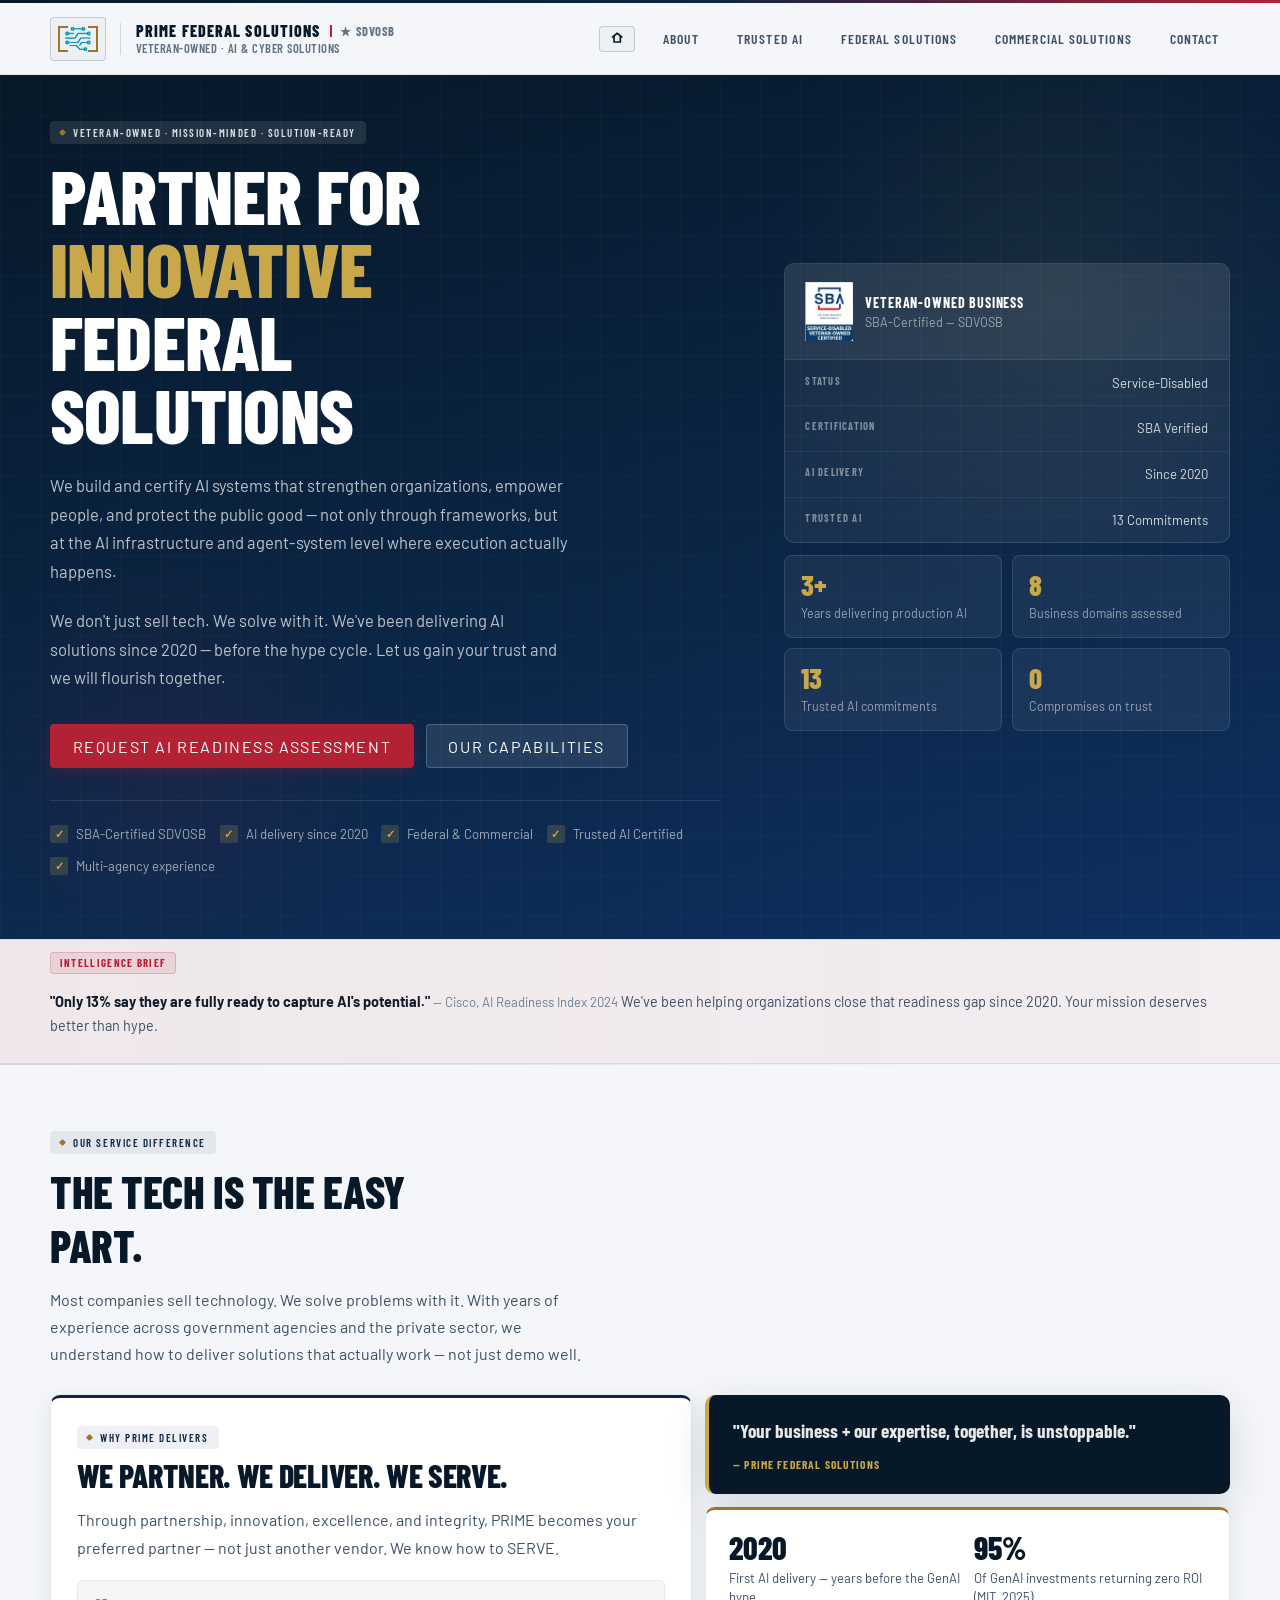
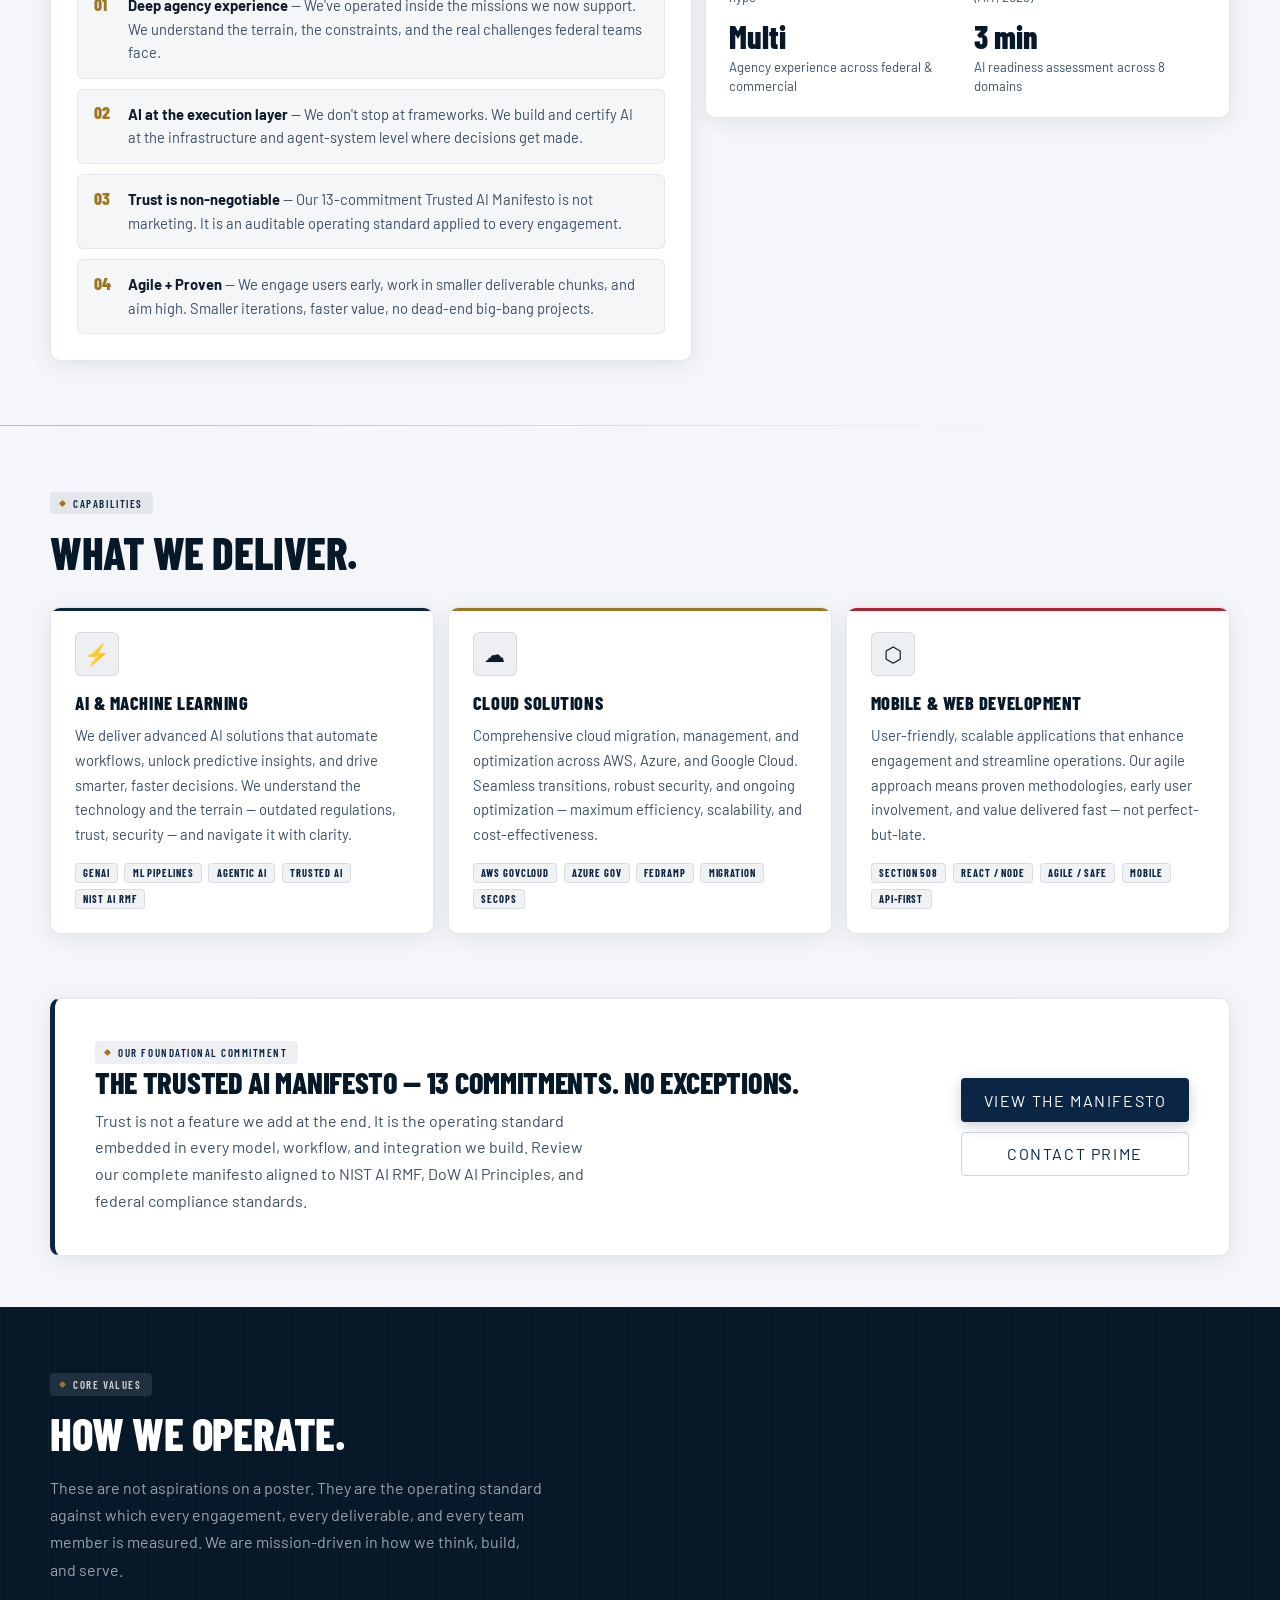
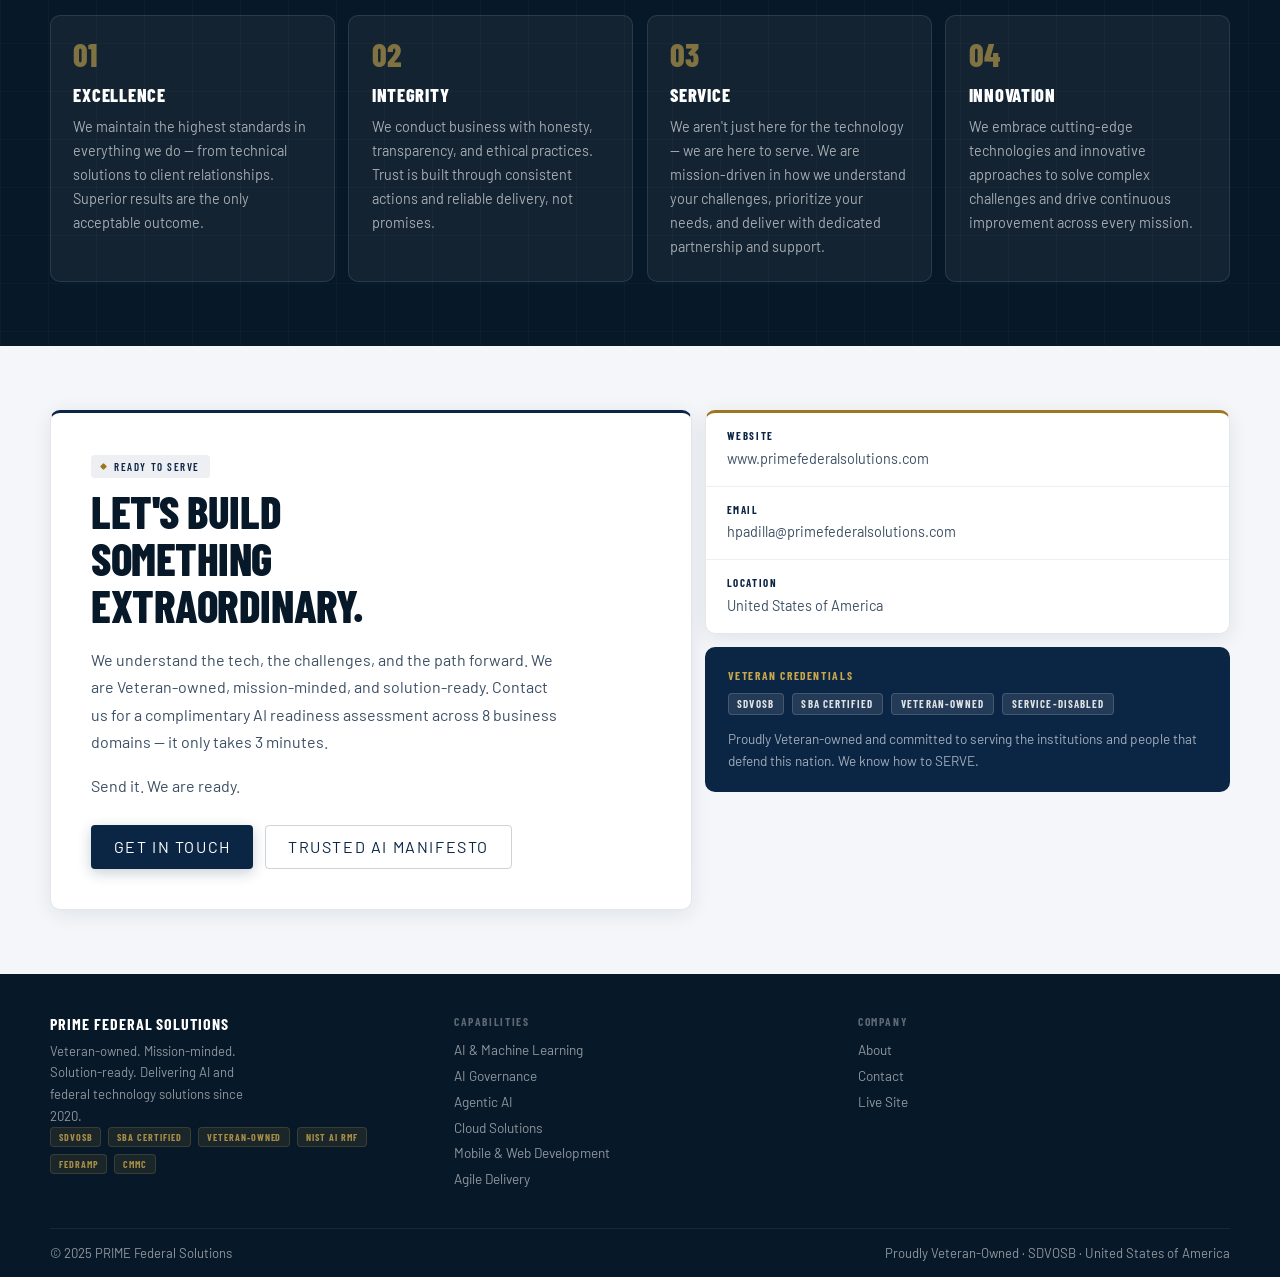
==== index.html @ 754de6dd "Initial commit: PRIME Federal site assets" ====
<!DOCTYPE html>
<html lang="en">
  <head>
    <meta charset="UTF-8" />
    <meta name="viewport" content="width=device-width, initial-scale=1.0" />
    <title>PRIME Federal Solutions | Veteran-Owned AI &amp; Federal Technology Partner</title>
    <meta
      name="description"
      content="PRIME Federal Solutions — SBA-certified SDVOSB delivering AI, cloud, and software solutions for federal agencies since 2020. Veteran-owned. Mission-minded. Solution-ready."
    />
    <link rel="preconnect" href="https://fonts.googleapis.com" />
    <link rel="preconnect" href="https://fonts.gstatic.com" crossorigin />
    <link
      href="https://fonts.googleapis.com/css2?family=Barlow+Condensed:wght@600;700;800&family=Barlow:ital,wght@0,400;0,500;0,600;1,400&display=swap"
      rel="stylesheet"
    />
    <link rel="stylesheet" href="css/prime.css" />
  </head>
  <body data-page="home">
    <div class="header-stripe"></div>
    <header class="site-header" id="top">
      <div class="shell header-row">
        <a class="brand" href="index.html" aria-label="PRIME Federal Solutions home">
          <span class="brand-logo-wrap">
            <img src="assets/prime-logo-light-bground.png" alt="PRIME Federal Solutions logo" />
          </span>
          <div class="brand-divider"></div>
          <div class="brand-mark">
            <div class="brand-name-row">
              <strong>PRIME Federal Solutions</strong>
              <span class="brand-sdvosb-inline">SDVOSB</span>
            </div>
            <span class="brand-tagline">Veteran-Owned · AI &amp; Cyber Solutions</span>
          </div>
        </a>

        <button class="nav-toggle" type="button" aria-expanded="false" aria-controls="header-nav">&#9776;</button>

        <nav class="header-nav" id="header-nav" aria-label="Primary navigation">
          <a class="nav-home-badge" href="index.html" aria-label="Home">
            <svg class="nav-home-icon" viewBox="0 0 16 16" aria-hidden="true">
              <path d="M2.75 6.75L8 2.5l5.25 4.25" />
              <path d="M4.5 6.25v6h7v-6" />
            </svg>
          </a>
          <a href="about.html">About</a>
          <a href="trustedai/index.html">Trusted AI</a>
          <a href="federal-solutions.html">Federal Solutions</a>
          <a href="commercial-solutions.html">Commercial Solutions</a>
          <a href="contact.html">Contact</a>
        </nav>
      </div>
    </header>

    <main>
      <section class="hero hero--tight-top" id="overview">
        <div class="hero-grid-bg"></div>
        <div class="shell hero-inner">
          <div class="hero-copy">
            <div class="eyebrow" style="background:rgba(255,255,255,0.1); color:rgba(255,255,255,0.85);">
              Veteran-Owned · Mission-Minded · Solution-Ready
            </div>
            <h1>Partner for<br/><em>Innovative</em> Federal Solutions</h1>
            <p>
              We build and certify AI systems that strengthen organizations, empower people, and protect the public good — not only through frameworks, but at the AI infrastructure and agent-system level where execution actually happens.
            </p>
            <p>
              We don't just sell tech. We solve with it. We've been delivering AI solutions since 2020 — before the hype cycle. Let us gain your trust and we will flourish together.
            </p>

            <div class="hero-cta">
              <a class="button button-red" href="contact.html">Request AI Readiness Assessment</a>
              <a class="button" style="background:rgba(255,255,255,0.1); border-color:rgba(255,255,255,0.2); color:#fff;" href="federal-solutions.html">Our Capabilities</a>
            </div>

            <div class="hero-proof">
              <div class="proof-item">SBA-Certified SDVOSB</div>
              <div class="proof-item">AI delivery since 2020</div>
              <div class="proof-item">Federal &amp; Commercial</div>
              <div class="proof-item">Trusted AI Certified</div>
              <div class="proof-item">Multi-agency experience</div>
            </div>
          </div>

          <aside class="hero-aside">
            <div class="vet-card">
              <div class="vet-card-header">
                <div class="vet-icon vet-icon--badge">
                  <img src="assets/SBVOC Badge.jpeg" alt="SBVOC badge" />
                </div>
                <div class="vet-card-header-text">
                  <strong>Veteran-Owned Business</strong>
                  <span>SBA-Certified — SDVOSB</span>
                </div>
              </div>
              <div class="vet-card-rows">
                <div class="vet-row">
                  <span class="vet-row-label">Status</span>
                  <span class="vet-row-value">Service-Disabled</span>
                </div>
                <div class="vet-row">
                  <span class="vet-row-label">Certification</span>
                  <span class="vet-row-value">SBA Verified</span>
                </div>
                <div class="vet-row">
                  <span class="vet-row-label">AI Delivery</span>
                  <span class="vet-row-value">Since 2020</span>
                </div>
                <div class="vet-row">
                  <span class="vet-row-label">Trusted AI</span>
                  <span class="vet-row-value">13 Commitments</span>
                </div>
              </div>
            </div>

            <div class="stat-cards">
              <div class="hero-stat">
                <strong>3+</strong>
                <span>Years delivering production AI</span>
              </div>
              <div class="hero-stat">
                <strong>8</strong>
                <span>Business domains assessed</span>
              </div>
              <div class="hero-stat">
                <strong>13</strong>
                <span>Trusted AI commitments</span>
              </div>
              <div class="hero-stat">
                <strong>0</strong>
                <span>Compromises on trust</span>
              </div>
            </div>
          </aside>
        </div>
      </section>

      <div class="alert-banner">
        <div class="shell alert-inner">
          <span class="alert-tag">Intelligence Brief</span>
          <p class="alert-text">
            <strong>"Only 13% say they are fully ready to capture AI's potential."</strong>
            <cite> — Cisco, AI Readiness Index 2024</cite>
            We've been helping organizations close that readiness gap since 2020. Your mission deserves better than hype.
          </p>
        </div>
      </div>

      <hr class="rule-navy" />

      <section class="section" id="solutions">
        <div class="shell">
          <div class="section-header-row">
            <div class="section-header" style="margin-bottom:0;">
              <div class="eyebrow">Our Service Difference</div>
              <h2>The Tech Is the Easy Part.</h2>
              <p>Most companies sell technology. We solve problems with it. With years of experience across government agencies and the private sector, we understand how to deliver solutions that actually work — not just demo well.</p>
            </div>
          </div>

          <div class="diff-grid">
            <div class="diff-main">
              <div class="eyebrow">Why PRIME Delivers</div>
              <h3>We Partner. We Deliver. We Serve.</h3>
              <p>
                Through partnership, innovation, excellence, and integrity, PRIME becomes your preferred partner — not just another vendor. We know how to SERVE.
              </p>

              <div class="diff-list">
                <div class="diff-item">
                  <span class="diff-num">01</span>
                  <p><strong>Deep agency experience</strong> — We've operated inside the missions we now support. We understand the terrain, the constraints, and the real challenges federal teams face.</p>
                </div>
                <div class="diff-item">
                  <span class="diff-num">02</span>
                  <p><strong>AI at the execution layer</strong> — We don't stop at frameworks. We build and certify AI at the infrastructure and agent-system level where decisions get made.</p>
                </div>
                <div class="diff-item">
                  <span class="diff-num">03</span>
                  <p><strong>Trust is non-negotiable</strong> — Our 13-commitment Trusted AI Manifesto is not marketing. It is an auditable operating standard applied to every engagement.</p>
                </div>
                <div class="diff-item">
                  <span class="diff-num">04</span>
                  <p><strong>Agile + Proven</strong> — We engage users early, work in smaller deliverable chunks, and aim high. Smaller iterations, faster value, no dead-end big-bang projects.</p>
                </div>
              </div>
            </div>

            <div class="diff-aside">
              <div class="diff-quote">
                <blockquote>"Your business + our expertise, together, is unstoppable."</blockquote>
                <cite>— PRIME Federal Solutions</cite>
              </div>
              <div class="diff-years">
                <div class="diff-year-stat">
                  <strong>2020</strong>
                  <span>First AI delivery — years before the GenAI hype</span>
                </div>
                <div class="diff-year-stat">
                  <strong>95%</strong>
                  <span>Of GenAI investments returning zero ROI (MIT, 2025)</span>
                </div>
                <div class="diff-year-stat">
                  <strong>Multi</strong>
                  <span>Agency experience across federal &amp; commercial</span>
                </div>
                <div class="diff-year-stat">
                  <strong>3 min</strong>
                  <span>AI readiness assessment across 8 domains</span>
                </div>
              </div>
            </div>
          </div>
        </div>
      </section>

      <hr class="rule-gold" />

      <section class="section" id="services">
        <div class="shell">
          <div class="section-header-row">
            <div class="section-header" style="margin-bottom:0;">
              <div class="eyebrow">Capabilities</div>
              <h2>What We Deliver.</h2>
            </div>
          </div>

          <div class="services-grid">
            <div class="service-card">
              <div class="service-icon">&#9889;</div>
              <h3>AI &amp; Machine Learning</h3>
              <p>
                We deliver advanced AI solutions that automate workflows, unlock predictive insights, and drive smarter, faster decisions. We understand the technology and the terrain — outdated regulations, trust, security — and navigate it with clarity.
              </p>
              <div class="service-tags">
                <span class="tag">GenAI</span>
                <span class="tag">ML Pipelines</span>
                <span class="tag">Agentic AI</span>
                <span class="tag">Trusted AI</span>
                <span class="tag">NIST AI RMF</span>
              </div>
            </div>

            <div class="service-card">
              <div class="service-icon">&#9729;</div>
              <h3>Cloud Solutions</h3>
              <p>
                Comprehensive cloud migration, management, and optimization across AWS, Azure, and Google Cloud. Seamless transitions, robust security, and ongoing optimization — maximum efficiency, scalability, and cost-effectiveness.
              </p>
              <div class="service-tags">
                <span class="tag">AWS GovCloud</span>
                <span class="tag">Azure Gov</span>
                <span class="tag">FedRAMP</span>
                <span class="tag">Migration</span>
                <span class="tag">SecOps</span>
              </div>
            </div>

            <div class="service-card">
              <div class="service-icon">&#11041;</div>
              <h3>Mobile &amp; Web Development</h3>
              <p>
                User-friendly, scalable applications that enhance engagement and streamline operations. Our agile approach means proven methodologies, early user involvement, and value delivered fast — not perfect-but-late.
              </p>
              <div class="service-tags">
                <span class="tag">Section 508</span>
                <span class="tag">React / Node</span>
                <span class="tag">Agile / SAFe</span>
                <span class="tag">Mobile</span>
                <span class="tag">API-first</span>
              </div>
            </div>
          </div>
        </div>
      </section>

      <div style="padding: 0 0 clamp(2rem, 4vw, 3.5rem);">
        <div class="shell">
          <div class="trustedai-cta">
            <div>
              <div class="eyebrow">Our Foundational Commitment</div>
              <h3>The Trusted AI Manifesto — 13 Commitments. No Exceptions.</h3>
              <p>
                Trust is not a feature we add at the end. It is the operating standard embedded in every model, workflow, and integration we build. Review our complete manifesto aligned to NIST AI RMF, DoW AI Principles, and federal compliance standards.
              </p>
            </div>
            <div class="trustedai-cta-actions">
              <a class="button button-primary" href="trustedai/index.html">View the Manifesto</a>
              <a class="button button-ghost" href="contact.html">Contact PRIME</a>
            </div>
          </div>
        </div>
      </div>

      <section class="values-section" id="values">
        <div class="shell values-inner">
          <div class="values-header">
            <div class="eyebrow" style="background:rgba(255,255,255,0.1); color:rgba(255,255,255,0.8);">Core Values</div>
            <h2>How We Operate.</h2>
            <p>These are not aspirations on a poster. They are the operating standard against which every engagement, every deliverable, and every team member is measured. We are mission-driven in how we think, build, and serve.</p>
          </div>

          <div class="values-grid">
            <div class="value-card">
              <div class="value-num">01</div>
              <h3>Excellence</h3>
              <p>We maintain the highest standards in everything we do — from technical solutions to client relationships. Superior results are the only acceptable outcome.</p>
            </div>
            <div class="value-card">
              <div class="value-num">02</div>
              <h3>Integrity</h3>
              <p>We conduct business with honesty, transparency, and ethical practices. Trust is built through consistent actions and reliable delivery, not promises.</p>
            </div>
            <div class="value-card">
              <div class="value-num">03</div>
              <h3>Service</h3>
              <p>We aren't just here for the technology — we are here to serve. We are mission-driven in how we understand your challenges, prioritize your needs, and deliver with dedicated partnership and support.</p>
            </div>
            <div class="value-card">
              <div class="value-num">04</div>
              <h3>Innovation</h3>
              <p>We embrace cutting-edge technologies and innovative approaches to solve complex challenges and drive continuous improvement across every mission.</p>
            </div>
          </div>
        </div>
      </section>

      <section class="contact-section" id="contact">
        <div class="shell contact-grid">
          <div class="contact-main">
            <div class="eyebrow">Ready to Serve</div>
            <h2>Let's Build Something Extraordinary.</h2>
            <p>
              We understand the tech, the challenges, and the path forward. We are Veteran-owned, mission-minded, and solution-ready. Contact us for a complimentary AI readiness assessment across 8 business domains — it only takes 3 minutes.
            </p>
            <p>Send it. We are ready.</p>
            <div class="contact-actions">
              <a class="button button-primary" href="contact.html">Get in Touch</a>
              <a class="button button-ghost" href="trustedai/index.html">Trusted AI Manifesto</a>
            </div>
          </div>

          <div class="contact-aside-panel">
            <div class="contact-info-card">
              <div class="info-row">
                <strong>Website</strong>
                <a href="https://www.primefederalsolutions.com">www.primefederalsolutions.com</a>
              </div>
              <div class="info-row">
                <strong>Email</strong>
                <a href="mailto:hpadilla@primefederalsolutions.com">hpadilla@primefederalsolutions.com</a>
              </div>
              <div class="info-row">
                <strong>Location</strong>
                <span>United States of America</span>
              </div>
            </div>

            <div class="contact-vet-card">
              <strong>Veteran Credentials</strong>
              <div class="vet-certs">
                <span class="vet-cert">SDVOSB</span>
                <span class="vet-cert">SBA Certified</span>
                <span class="vet-cert">Veteran-Owned</span>
                <span class="vet-cert">Service-Disabled</span>
              </div>
              <p>Proudly Veteran-owned and committed to serving the institutions and people that defend this nation. We know how to SERVE.</p>
            </div>
          </div>
        </div>
      </section>
    </main>

    <footer class="site-footer">
      <div class="shell">
        <div class="footer-main">
          <div class="footer-brand">
            <strong>PRIME Federal Solutions</strong>
            <p>Veteran-owned. Mission-minded. Solution-ready. Delivering AI and federal technology solutions since 2020.</p>
            <div class="footer-creds">
              <span class="footer-cred">SDVOSB</span>
              <span class="footer-cred">SBA Certified</span>
              <span class="footer-cred">Veteran-Owned</span>
              <span class="footer-cred">NIST AI RMF</span>
              <span class="footer-cred">FedRAMP</span>
              <span class="footer-cred">CMMC</span>
            </div>
          </div>

          <div class="footer-col">
            <h4>Capabilities</h4>
            <a href="index.html#solutions">AI &amp; Machine Learning</a>
            <a href="index.html#solutions">AI Governance</a>
            <a href="index.html#solutions">Agentic AI</a>
            <a href="index.html#solutions">Cloud Solutions</a>
            <a href="index.html#solutions">Mobile &amp; Web Development</a>
            <a href="index.html#solutions">Agile Delivery</a>
          </div>

          <div class="footer-col">
            <h4>Company</h4>
            <a href="about.html">About</a>
            <a href="contact.html">Contact</a>
            <a href="https://www.primefederalsolutions.com">Live Site</a>
          </div>
        </div>

        <div class="footer-bottom">
          <span>© 2025 PRIME Federal Solutions</span>
          <span>Proudly Veteran-Owned · SDVOSB · United States of America</span>
        </div>
      </div>
    </footer>

    <script>
      (function() {
        var header = document.querySelector(".site-header");
        var navToggle = document.querySelector(".nav-toggle");
        if (navToggle && header) {
          navToggle.addEventListener("click", function() {
            var isOpen = header.getAttribute("data-open") === "true";
            header.setAttribute("data-open", String(!isOpen));
            navToggle.setAttribute("aria-expanded", String(!isOpen));
          });
        }
      })();
    </script>
  </body>
</html>
---- css/prime.css ----
/* PRIME Federal Solutions — shared design system */
:root {
  --bg: #f4f6f9;
  --bg-soft: #eaecf1;
  --panel: rgba(255, 255, 255, 0.9);
  --panel-strong: rgba(255, 255, 255, 0.98);
  --ink: #0d1b2a;
  --ink-soft: #3c4f64;
  --ink-muted: #6b7f94;
  --line: rgba(13, 27, 42, 0.11);
  --navy: #0b2545;
  --navy-deep: #071828;
  --navy-mid: #0e3060;
  --teal: #19b7d6;
  --teal-deep: #0f8fa7;
  --teal-soft: rgba(25, 183, 214, 0.08);
  --teal-line: rgba(25, 183, 214, 0.26);
  --gold: #9c7621;
  --gold-bright: #c9a84c;
  --red: #b22234;
  --white: #ffffff;
  --shadow: 0 4px 20px rgba(11, 37, 69, 0.09);
  --shadow-lg: 0 12px 40px rgba(11, 37, 69, 0.14);
  --shadow-xl: 0 24px 64px rgba(11, 37, 69, 0.18);
  --radius-xl: 10px;
  --radius-lg: 8px;
  --radius-md: 6px;
  --radius-sm: 4px;
  --content: 1180px;
}

* { box-sizing: border-box; }
html { scroll-behavior: smooth; }

body {
  margin: 0;
  font-family: "Barlow", sans-serif;
  font-size: 1rem;
  color: var(--ink);
  background: var(--bg);
}

img { display: block; max-width: 100%; }
a { color: inherit; text-decoration: none; }
button, a.button { font: inherit; }
h1, h2, h3, h4 { margin: 0; }

.shell {
  width: min(calc(100% - 2rem), var(--content));
  margin: 0 auto;
}

/* ─── Header stripe ─── */
.header-stripe {
  height: 3px;
  background: linear-gradient(90deg, var(--navy-deep) 0%, var(--navy) 55%, var(--red) 100%);
}

.site-header {
  position: sticky;
  top: 0;
  z-index: 30;
  background: rgba(244, 246, 249, 0.95);
  backdrop-filter: blur(18px);
  border-bottom: 1px solid rgba(13, 27, 42, 0.09);
}

.header-row {
  display: flex;
  align-items: center;
  justify-content: space-between;
  gap: 1.25rem;
  padding: 0.85rem 0;
}

.brand {
  display: inline-flex;
  align-items: center;
  gap: 0;
}

.brand-divider {
  width: 1px;
  height: 32px;
  background: rgba(13, 27, 42, 0.14);
  margin: 0 0.9rem;
  flex-shrink: 0;
}

.brand-logo-wrap {
  position: relative;
  display: inline-flex;
  align-items: center;
  justify-content: center;
  width: 56px;
  height: 44px;
  padding: 0.2rem 0.32rem;
  border-radius: var(--radius-sm);
  background: rgba(11, 37, 69, 0.03);
  border: 1px solid rgba(11, 37, 69, 0.18);
  flex-shrink: 0;
  box-shadow: none;
  overflow: hidden;
}

.brand-logo-wrap::before,
.brand-logo-wrap::after {
  content: "";
  position: absolute;
  top: 8px;
  bottom: 8px;
  width: 8px;
  pointer-events: none;
}

.brand-logo-wrap::before {
  left: 7px;
  border-left: 2px solid var(--gold);
  border-top: 2px solid var(--gold);
  border-bottom: 2px solid var(--gold);
}

.brand-logo-wrap::after {
  right: 7px;
  border-right: 2px solid var(--gold);
  border-top: 2px solid var(--gold);
  border-bottom: 2px solid var(--gold);
}

.brand img {
  width: 42px;
  height: auto;
  border-radius: 0;
  display: block;
  object-fit: contain;
  flex-shrink: 0;
  clip-path: inset(0 7px 0 7px);
}

.brand-mark {
  display: flex;
  flex-direction: column;
  gap: 0.2rem;
}

.brand-name-row {
  display: flex;
  align-items: center;
  gap: 0.6rem;
}

.brand-mark strong {
  font-family: "Barlow Condensed", sans-serif;
  font-size: 1rem;
  font-weight: 800;
  letter-spacing: 0.07em;
  text-transform: uppercase;
  color: #17324b;
  line-height: 1;
}

body[data-page="home"] .brand-mark strong {
  color: var(--navy-deep);
}

.brand-mark span {
  font-size: 0.78rem;
  color: #617082;
  letter-spacing: 0.04em;
}

.brand-sdvosb-inline {
  display: inline-flex;
  align-items: center;
  gap: 0.25rem;
  font-family: "Barlow Condensed", sans-serif;
  font-size: 0.65rem;
  font-weight: 700;
  letter-spacing: 0.1em;
  text-transform: uppercase;
  color: var(--red);
  border-left: 2px solid var(--red);
  padding-left: 0.5rem;
  line-height: 1;
}

.brand-sdvosb-inline::before { content: "★ "; }

.brand-tagline {
  font-family: "Barlow Condensed", sans-serif;
  font-size: 0.65rem;
  font-weight: 600;
  letter-spacing: 0.12em;
  text-transform: uppercase;
  color: #617082;
  line-height: 1;
}

body[data-page="home"] .brand-tagline {
  color: #617082;
}

/* Legacy badge styles (kept for trustedai page) */
.brand-badges { display: flex; align-items: center; gap: 0.35rem; }

.badge-sdvosb,
.badge-sba,
.brand-sdvosb {
  display: inline-flex;
  align-items: center;
  gap: 0.25rem;
  font-family: "Barlow Condensed", sans-serif;
  font-size: 0.62rem;
  font-weight: 700;
  letter-spacing: 0.1em;
  text-transform: uppercase;
  border-radius: var(--radius-sm);
  padding: 0.18rem 0.45rem;
}

.badge-sdvosb,
.brand-sdvosb {
  color: var(--red);
  background: rgba(178, 34, 52, 0.06);
  border: 1px solid rgba(178, 34, 52, 0.22);
}

.badge-sdvosb::before,
.brand-sdvosb::before { content: "★ "; }

.badge-sba {
  color: var(--gold);
  background: rgba(156, 118, 33, 0.06);
  border: 1px solid rgba(156, 118, 33, 0.2);
}

.header-nav {
  display: flex;
  align-items: center;
  gap: 1rem;
  flex-wrap: wrap;
  justify-content: flex-end;
}

.nav-home-badge {
  display: inline-flex;
  align-items: center;
  justify-content: center;
  width: auto;
  height: auto;
  margin-right: 0.05rem;
  padding: 0.36rem 0.5rem;
  color: var(--ink-soft);
  line-height: 1;
}

.nav-home-icon {
  width: 0.9rem;
  height: 0.9rem;
  stroke: currentColor;
  stroke-width: 1.85;
  fill: none;
  stroke-linecap: round;
  stroke-linejoin: round;
}

.header-nav a {
  position: relative;
  display: inline-flex;
  align-items: center;
  padding: 0.36rem 0.68rem;
  border-radius: var(--radius-sm);
  font-family: "Barlow Condensed", sans-serif;
  font-weight: 600;
  font-size: 0.85rem;
  letter-spacing: 0.08em;
  text-transform: uppercase;
  color: var(--ink-soft);
  transition: color 130ms ease, background 130ms ease, box-shadow 130ms ease, transform 130ms ease;
}

.header-nav a::after {
  content: "";
  position: absolute;
  left: 0.55rem;
  right: 0.55rem;
  bottom: 0.18rem;
  height: 2px;
  border-radius: 1px;
  background: transparent;
  opacity: 0;
  transform: scaleX(0.45);
  transform-origin: center;
  transition: opacity 130ms ease, transform 130ms ease, background 130ms ease;
  pointer-events: none;
}

.header-nav a:hover {
  color: var(--navy);
  background: rgba(11, 37, 69, 0.05);
}

/* Active page highlight */
body[data-page="home"] .header-nav a[href="./index.html"],
body[data-page="home"] .header-nav a[href="index.html"],
body[data-page="federal"] .header-nav a[href*="federal-solutions"],
body[data-page="commercial"] .header-nav a[href*="commercial-solutions"],
body[data-page="about"] .header-nav a[href*="about"],
body[data-page="contact"] .header-nav a[href*="contact"],
body[data-page="trustedai"] .header-nav a[href="index.html"],
body[data-page="trustedai"] .header-nav a[href*="trustedai"] {
  color: var(--navy-deep);
  font-weight: 700;
  background: rgba(11, 37, 69, 0.03);
  box-shadow: inset 0 0 0 1px rgba(11, 37, 69, 0.18);
}

body[data-page="home"] .nav-home-badge {
  color: var(--navy-deep);
}

body[data-page="trustedai"] .header-nav a[href="index.html"]:hover,
body[data-page="trustedai"] .header-nav a[href*="trustedai"]:hover {
  background: rgba(11, 37, 69, 0.05);
}

.nav-toggle {
  display: none;
  align-items: center;
  justify-content: center;
  width: 44px;
  height: 44px;
  border: 1px solid rgba(11, 37, 69, 0.14);
  border-radius: var(--radius-sm);
  background: transparent;
  color: var(--ink);
  cursor: pointer;
  font-size: 1.1rem;
}

/* ─── Buttons ─── */
.button {
  display: inline-flex;
  align-items: center;
  justify-content: center;
  gap: 0.5rem;
  min-height: 44px;
  padding: 0.68rem 1.35rem;
  border-radius: var(--radius-sm);
  border: 1px solid transparent;
  font-family: "Barlow Condensed", sans-serif;
  font-size: 0.88rem;
  font-weight: 700;
  letter-spacing: 0.1em;
  text-transform: uppercase;
  cursor: pointer;
  transition: background 130ms ease, border-color 130ms ease, box-shadow 130ms ease, transform 130ms ease;
}

.button:hover { transform: translateY(-1px); }

.button:focus-visible {
  outline: 3px solid rgba(11, 37, 69, 0.22);
  outline-offset: 3px;
}

.button-primary {
  background: var(--navy);
  color: #fff;
  box-shadow: 0 4px 14px rgba(11, 37, 69, 0.22);
}

.button-primary:hover {
  background: var(--navy-deep);
  box-shadow: 0 6px 18px rgba(11, 37, 69, 0.3);
}

.button-secondary,
.button-ghost {
  border-color: rgba(11, 37, 69, 0.2);
  background: transparent;
  color: var(--navy);
}

.button-secondary:hover,
.button-ghost:hover {
  border-color: var(--navy);
  background: rgba(11, 37, 69, 0.05);
}

.button-red {
  background: var(--red);
  color: #fff;
  box-shadow: 0 4px 14px rgba(178, 34, 52, 0.22);
}

.button-red:hover {
  background: #961c2a;
  box-shadow: 0 6px 18px rgba(178, 34, 52, 0.3);
}

/* ─── Eyebrow ─── */
.eyebrow {
  display: inline-flex;
  align-items: center;
  gap: 0.5rem;
  padding: 0.3rem 0.65rem;
  border-radius: var(--radius-sm);
  background: rgba(11, 37, 69, 0.07);
  color: var(--navy);
  text-transform: uppercase;
  letter-spacing: 0.14em;
  font-size: 0.68rem;
  font-weight: 600;
  font-family: "Barlow Condensed", sans-serif;
}

.eyebrow::before {
  content: "";
  display: block;
  width: 5px;
  height: 5px;
  background: var(--gold);
  border-radius: 1px;
  transform: rotate(45deg);
  flex-shrink: 0;
}

.eyebrow-red {
  background: rgba(178, 34, 52, 0.07);
  color: var(--red);
}

.eyebrow-red::before { background: var(--red); }

/* ─── Rule dividers ─── */
.rule-gold {
  border: none;
  height: 1px;
  background: linear-gradient(90deg, var(--gold) 0%, transparent 80%);
  margin: 0;
  opacity: 0.5;
}

.rule-navy {
  border: none;
  height: 1px;
  background: linear-gradient(90deg, var(--navy) 0%, transparent 80%);
  margin: 0;
  opacity: 0.15;
}

.rule-red {
  border: none;
  height: 2px;
  background: linear-gradient(90deg, var(--red) 0%, rgba(178,34,52,0.12) 100%);
  margin: 0;
}

/* ─── Sections ─── */
.section {
  padding: clamp(2.5rem, 5vw, 4.5rem) 0;
}

.section-header {
  margin-bottom: 1.75rem;
}

.section-header:not(.section-header--grid) h2 {
  font-family: "Barlow Condensed", sans-serif;
  font-size: clamp(1.8rem, 3.5vw, 2.8rem);
  font-weight: 800;
  text-transform: uppercase;
  letter-spacing: -0.01em;
  color: var(--navy-deep);
  margin-top: 0.65rem;
  max-width: 20ch;
}

.section-header p {
  margin: 0.85rem 0 0;
  color: var(--ink-soft);
  line-height: 1.7;
  max-width: 60ch;
}

.section-header-row {
  display: flex;
  align-items: flex-end;
  justify-content: space-between;
  gap: 1.5rem;
  flex-wrap: wrap;
  margin-bottom: 1.75rem;
}

.section-header.section-header--grid {
  display: grid;
  grid-template-columns: minmax(0, 1fr) minmax(240px, 340px);
  gap: 1.5rem;
  align-items: end;
}

.section-header.section-header--grid h2 {
  font-family: "Barlow Condensed", sans-serif;
  font-weight: 800;
  font-size: clamp(1.9rem, 4vw, 3.1rem);
  letter-spacing: -0.01em;
  text-transform: uppercase;
  color: var(--navy-deep);
  margin-top: 0.65rem;
}

/* ─── Hero (dark) ─── */
.hero {
  position: relative;
  padding: clamp(3.5rem, 6vw, 6rem) 0 clamp(3rem, 5vw, 5rem);
  background: linear-gradient(165deg, var(--navy-deep) 0%, var(--navy) 55%, #0e3060 100%);
  overflow: hidden;
}

.hero::before {
  content: "";
  position: absolute;
  top: -6rem;
  right: -6rem;
  width: 40rem;
  height: 40rem;
  border-radius: 50%;
  background: radial-gradient(circle, rgba(201, 168, 76, 0.08) 0%, transparent 65%);
  pointer-events: none;
}

.hero::after {
  content: "";
  position: absolute;
  bottom: -4rem;
  left: -4rem;
  width: 30rem;
  height: 30rem;
  border-radius: 50%;
  background: radial-gradient(circle, rgba(178, 34, 52, 0.08) 0%, transparent 65%);
  pointer-events: none;
}

.hero-grid-bg {
  position: absolute;
  inset: 0;
  background-image:
    linear-gradient(rgba(255,255,255,0.025) 1px, transparent 1px),
    linear-gradient(90deg, rgba(255,255,255,0.025) 1px, transparent 1px);
  background-size: 40px 40px;
  pointer-events: none;
}

.hero-inner {
  position: relative;
  z-index: 1;
  display: grid;
  grid-template-columns: minmax(0, 1.2fr) minmax(300px, 0.8fr);
  gap: clamp(2rem, 5vw, 5rem);
  align-items: center;
}

.hero-copy { color: #fff; }

.hero-copy h1 {
  margin-top: 0.9rem;
  font-family: "Barlow Condensed", sans-serif;
  font-size: clamp(2.8rem, 6vw, 5.8rem);
  font-weight: 800;
  line-height: 0.95;
  text-transform: uppercase;
  letter-spacing: -0.01em;
  color: #fff;
  max-width: 14ch;
}

.hero-copy h1 em {
  font-style: normal;
  color: var(--gold-bright);
}

.hero-copy p {
  margin: 1.3rem 0 0;
  max-width: 58ch;
  font-size: clamp(1rem, 1.3vw, 1.1rem);
  line-height: 1.72;
  color: rgba(255,255,255,0.72);
}

.hero-cta {
  display: flex;
  flex-wrap: wrap;
  gap: 0.75rem;
  margin-top: 2rem;
}

.hero-proof {
  display: flex;
  flex-wrap: wrap;
  align-items: center;
  gap: 0.85rem;
  margin-top: 2rem;
  padding-top: 1.5rem;
  border-top: 1px solid rgba(255,255,255,0.1);
}

.proof-item {
  display: flex;
  align-items: center;
  gap: 0.5rem;
  font-size: 0.82rem;
  color: rgba(255,255,255,0.6);
}

.proof-item::before {
  content: "✓";
  display: inline-flex;
  align-items: center;
  justify-content: center;
  width: 18px;
  height: 18px;
  border-radius: 2px;
  background: rgba(201, 168, 76, 0.2);
  color: var(--gold-bright);
  font-size: 0.7rem;
  font-weight: 700;
  flex-shrink: 0;
}

.hero-aside { display: grid; gap: 0.75rem; }

.vet-card {
  background: rgba(255,255,255,0.06);
  border: 1px solid rgba(255,255,255,0.12);
  border-radius: var(--radius-xl);
  overflow: hidden;
}

.vet-card-header {
  display: flex;
  align-items: center;
  gap: 0.75rem;
  padding: 1.1rem 1.3rem;
  background: rgba(255,255,255,0.05);
  border-bottom: 1px solid rgba(255,255,255,0.08);
}

.vet-icon {
  width: 36px;
  height: 36px;
  border-radius: var(--radius-sm);
  background: rgba(201, 168, 76, 0.15);
  border: 1px solid rgba(201, 168, 76, 0.25);
  display: grid;
  place-items: center;
  font-size: 1rem;
  color: var(--gold-bright);
  flex-shrink: 0;
}

.vet-icon img {
  width: 100%;
  height: 100%;
  object-fit: contain;
  display: block;
}

.vet-icon--badge {
  width: 48px;
  height: 60px;
  padding: 0;
  background: transparent;
  border: 0;
  border-radius: 0;
}

.vet-card-header-text strong {
  display: block;
  font-family: "Barlow Condensed", sans-serif;
  font-size: 0.88rem;
  font-weight: 700;
  letter-spacing: 0.06em;
  text-transform: uppercase;
  color: #fff;
}

.vet-card-header-text span {
  font-size: 0.78rem;
  color: rgba(255,255,255,0.55);
}

.vet-card-rows { display: grid; }

.vet-row {
  display: grid;
  grid-template-columns: 1fr 1fr;
  gap: 0.5rem;
  padding: 0.9rem 1.3rem;
  border-bottom: 1px solid rgba(255,255,255,0.06);
}

.vet-row:last-child { border-bottom: 0; }

.vet-row-label {
  font-family: "Barlow Condensed", sans-serif;
  font-size: 0.65rem;
  font-weight: 700;
  letter-spacing: 0.12em;
  text-transform: uppercase;
  color: rgba(255,255,255,0.45);
}

.vet-row-value {
  font-size: 0.82rem;
  color: rgba(255,255,255,0.82);
  text-align: right;
}

.stat-cards {
  display: grid;
  grid-template-columns: 1fr 1fr;
  gap: 0.65rem;
}

.hero-stat {
  padding: 0.9rem 1rem;
  border-radius: var(--radius-lg);
  background: rgba(255,255,255,0.06);
  border: 1px solid rgba(255,255,255,0.1);
}

.hero-stat strong {
  display: block;
  font-family: "Barlow Condensed", sans-serif;
  font-size: 1.8rem;
  font-weight: 800;
  color: var(--gold-bright);
  line-height: 1;
}

.hero-stat span {
  display: block;
  margin-top: 0.3rem;
  font-size: 0.78rem;
  color: rgba(255,255,255,0.55);
  line-height: 1.45;
}

/* ─── Hero (light / Trusted AI) ─── */
.hero.hero--light {
  background: var(--bg);
  padding: clamp(3rem, 5vw, 5rem) 0 0;
}

.hero.hero--light::before,
.hero.hero--light::after { display: none; }

.hero-grid {
  display: grid;
  grid-template-columns: minmax(0, 1.3fr) minmax(300px, 0.9fr);
  gap: clamp(2rem, 4vw, 4rem);
  align-items: center;
}

.hero.hero--light .hero-copy { color: inherit; }

.hero.hero--light .hero-copy h1 { color: var(--navy-deep); }

.hero.hero--light .hero-copy h1 em { color: var(--gold); }

.hero.hero--light .hero-copy p { color: var(--ink-soft); }

.hero-notes {
  display: grid;
  grid-template-columns: repeat(3, minmax(0, 1fr));
  gap: 0.75rem;
  margin-top: 1.8rem;
}

.stat-chip {
  padding: 0.85rem 1rem 0.95rem;
  border: 1px solid var(--line);
  border-radius: var(--radius-md);
  background: var(--panel-strong);
  border-left: 3px solid var(--gold);
}

.stat-chip strong {
  display: block;
  font-family: "Barlow Condensed", sans-serif;
  font-size: 1.85rem;
  font-weight: 800;
  color: var(--navy-deep);
  line-height: 1;
}

.stat-chip span {
  display: block;
  margin-top: 0.35rem;
  color: var(--ink-soft);
  line-height: 1.45;
  font-size: 0.88rem;
}

.hero-panel {
  position: relative;
  padding: 0;
  border-radius: 0;
  background: transparent;
  border: 0;
  box-shadow: none;
}

.hero-panel::after {
  content: none;
}

.panel-badge {
  position: relative;
  display: grid;
  place-items: center;
  min-height: 380px;
  border-radius: calc(var(--radius-xl) - 4px);
  background: transparent;
  align-content: start;
}

.panel-badge::before {
  content: none;
}

.panel-badge::after {
  content: none;
}

.panel-badge img {
  position: relative;
  width: min(136%, 598px);
  max-width: none;
  filter: drop-shadow(0 22px 30px rgba(11, 37, 69, 0.14));
  transform: translateY(-82px);
  z-index: 1;
}

.panel-badge-fallback {
  position: relative;
  z-index: 1;
  display: none;
  font-family: "Barlow Condensed", sans-serif;
  font-size: clamp(1.5rem, 4vw, 2.5rem);
  font-weight: 800;
  letter-spacing: 0.08em;
  text-transform: uppercase;
  color: rgba(255, 255, 255, 0.85);
  text-align: center;
  padding: 1rem;
}

.panel-copy {
  display: grid;
  gap: 0.6rem;
  padding: 1rem 0.2rem 0.1rem;
}

.panel-copy span {
  display: inline-flex;
  align-items: center;
  width: fit-content;
  padding: 0.28rem 0.6rem;
  border-radius: var(--radius-sm);
  background: rgba(11, 37, 69, 0.07);
  color: var(--navy);
  font-size: 0.7rem;
  font-family: "Barlow Condensed", sans-serif;
  text-transform: uppercase;
  letter-spacing: 0.12em;
  font-weight: 700;
}

.panel-copy p {
  margin: 0;
  color: var(--ink-soft);
  line-height: 1.62;
  font-size: 0.95rem;
}

/* ─── Alert banner ─── */
.alert-banner {
  padding: 0.75rem 0;
  background: linear-gradient(90deg, rgba(178, 34, 52, 0.07), rgba(178, 34, 52, 0.04));
  border-top: 1px solid rgba(178, 34, 52, 0.12);
  border-bottom: 1px solid rgba(178, 34, 52, 0.12);
}

.alert-inner {
  display: grid;
  gap: 0.15rem;
}

.alert-tag {
  flex-shrink: 0;
  width: fit-content;
  font-family: "Barlow Condensed", sans-serif;
  font-size: 0.68rem;
  font-weight: 700;
  letter-spacing: 0.12em;
  text-transform: uppercase;
  color: var(--red);
  background: rgba(178, 34, 52, 0.1);
  border: 1px solid rgba(178, 34, 52, 0.2);
  border-radius: var(--radius-sm);
  padding: 0.22rem 0.55rem;
  white-space: nowrap;
}

.alert-text {
  font-size: 0.9rem;
  color: var(--ink-soft);
  line-height: 1.6;
}

.alert-text strong { color: var(--ink); }

.alert-text cite {
  font-style: normal;
  font-size: 0.82rem;
  color: var(--ink-muted);
}

/* ─── Quick links ─── */
.quick-links {
  display: grid;
  grid-template-columns: repeat(4, minmax(0, 1fr));
  gap: 0.85rem;
  margin-top: 2rem;
}

.quick-link {
  padding: 0.9rem 1rem 1rem;
  border-radius: var(--radius-md);
  background: var(--panel-strong);
  border: 1px solid var(--line);
  border-top: 2px solid var(--navy);
  box-shadow: var(--shadow);
  transition: transform 140ms ease, box-shadow 140ms ease;
}

.quick-link:hover {
  transform: translateY(-3px);
  box-shadow: var(--shadow-lg);
}

.quick-link strong {
  display: block;
  font-family: "Barlow Condensed", sans-serif;
  font-weight: 700;
  font-size: 0.92rem;
  letter-spacing: 0.04em;
  text-transform: uppercase;
  color: var(--navy);
  margin-bottom: 0.4rem;
}

.quick-link span {
  color: var(--ink-soft);
  line-height: 1.55;
  font-size: 0.88rem;
}

/* ─── Standards bar ─── */
.standards-bar { padding: 0.85rem 0; }

.standards-stack {
  display: grid;
  gap: 0.6rem;
}

.standards-inner {
  display: flex;
  flex-wrap: wrap;
  align-items: center;
  gap: 0.65rem;
  padding: 0.85rem 1.1rem;
  border-radius: var(--radius-md);
  border: 1px solid var(--line);
  background: var(--panel);
}

.standards-label {
  font-family: "Barlow Condensed", sans-serif;
  font-size: 0.68rem;
  font-weight: 700;
  letter-spacing: 0.14em;
  text-transform: uppercase;
  color: var(--ink-soft);
  white-space: nowrap;
  padding-right: 0.5rem;
  border-right: 1px solid var(--line);
  margin-right: 0.1rem;
}

.std-tag {
  font-family: "Barlow Condensed", sans-serif;
  font-size: 0.68rem;
  font-weight: 700;
  letter-spacing: 0.09em;
  text-transform: uppercase;
  color: var(--navy);
  background: rgba(11, 37, 69, 0.07);
  border: 1px solid rgba(11, 37, 69, 0.12);
  border-radius: var(--radius-sm);
  padding: 0.2rem 0.5rem;
  white-space: nowrap;
}

/* ─── Diff / content grids ─── */
.diff-grid {
  display: grid;
  grid-template-columns: minmax(0, 1.1fr) minmax(0, 0.9fr);
  gap: 0.85rem;
  align-items: start;
}

.diff-main {
  background: var(--panel-strong);
  border: 1px solid var(--line);
  border-top: 3px solid var(--navy);
  border-radius: var(--radius-xl);
  padding: 1.6rem;
  box-shadow: var(--shadow);
}

.diff-main h3 {
  font-family: "Barlow Condensed", sans-serif;
  font-size: clamp(1.5rem, 2.5vw, 2.1rem);
  font-weight: 800;
  text-transform: uppercase;
  letter-spacing: -0.01em;
  color: var(--navy-deep);
  margin-top: 0.65rem;
  line-height: 1.05;
}

.diff-main p {
  margin: 0.85rem 0 0;
  color: var(--ink-soft);
  line-height: 1.72;
}

.diff-list {
  display: grid;
  gap: 0.65rem;
  margin-top: 1.2rem;
}

.diff-item {
  display: flex;
  align-items: flex-start;
  gap: 0.75rem;
  padding: 0.8rem 1rem;
  border-radius: var(--radius-md);
  background: rgba(11, 37, 69, 0.04);
  border: 1px solid rgba(11, 37, 69, 0.07);
}

.diff-num {
  font-family: "Barlow Condensed", sans-serif;
  font-size: 1.1rem;
  font-weight: 800;
  color: var(--gold);
  line-height: 1;
  flex-shrink: 0;
  padding-top: 0.1rem;
  min-width: 1.4rem;
}

.diff-item p {
  margin: 0;
  color: var(--ink-soft);
  line-height: 1.6;
  font-size: 0.92rem;
}

.diff-item p strong { color: var(--ink); }

.diff-aside { display: grid; gap: 0.85rem; }

.diff-quote {
  background: var(--navy-deep);
  color: #fff;
  border-radius: var(--radius-xl);
  padding: 1.4rem 1.5rem;
  border-left: 4px solid var(--gold-bright);
  box-shadow: var(--shadow-lg);
}

.diff-quote blockquote {
  margin: 0;
  font-family: "Barlow Condensed", sans-serif;
  font-size: clamp(1rem, 1.5vw, 1.25rem);
  font-weight: 700;
  line-height: 1.35;
  color: rgba(255,255,255,0.9);
  font-style: normal;
}

.diff-quote cite {
  display: block;
  margin-top: 0.85rem;
  font-style: normal;
  font-size: 0.72rem;
  font-family: "Barlow Condensed", sans-serif;
  letter-spacing: 0.1em;
  text-transform: uppercase;
  color: var(--gold-bright);
  font-weight: 700;
}

.diff-years {
  background: var(--panel-strong);
  border: 1px solid var(--line);
  border-top: 3px solid var(--gold);
  border-radius: var(--radius-xl);
  padding: 1.3rem 1.4rem;
  box-shadow: var(--shadow);
  display: grid;
  grid-template-columns: 1fr 1fr;
  gap: 0.85rem;
}

.diff-years--4 {
  grid-template-columns: repeat(4, 1fr);
}

.diff-year-stat strong {
  display: block;
  font-family: "Barlow Condensed", sans-serif;
  font-size: 2rem;
  font-weight: 800;
  color: var(--navy-deep);
  line-height: 1;
}

.diff-year-stat span {
  display: block;
  margin-top: 0.35rem;
  font-size: 0.82rem;
  color: var(--ink-soft);
  line-height: 1.45;
}

/* ─── Services ─── */
.services-grid {
  display: grid;
  grid-template-columns: repeat(3, minmax(0, 1fr));
  gap: 0.85rem;
}

.service-card {
  position: relative;
  background: var(--panel-strong);
  border: 1px solid var(--line);
  border-radius: var(--radius-xl);
  padding: 1.5rem;
  box-shadow: var(--shadow);
  transition: transform 140ms ease, box-shadow 140ms ease;
  overflow: hidden;
}

.service-card::before {
  content: "";
  position: absolute;
  top: 0;
  left: 0;
  right: 0;
  height: 3px;
  background: var(--navy);
}

.service-card:nth-child(2)::before { background: var(--gold); }
.service-card:nth-child(3)::before { background: var(--red); }
.service-card:nth-child(4)::before { background: var(--navy); }
.service-card:nth-child(5)::before { background: var(--gold); }

.service-card:hover {
  transform: translateY(-3px);
  box-shadow: var(--shadow-lg);
}

.service-icon {
  width: 44px;
  height: 44px;
  border-radius: var(--radius-md);
  background: rgba(11, 37, 69, 0.07);
  border: 1px solid rgba(11, 37, 69, 0.1);
  display: grid;
  place-items: center;
  font-size: 1.3rem;
  margin-bottom: 1rem;
}

.service-card h3 {
  font-family: "Barlow Condensed", sans-serif;
  font-size: 1.15rem;
  font-weight: 800;
  text-transform: uppercase;
  letter-spacing: 0.03em;
  color: var(--navy-deep);
  margin-bottom: 0.6rem;
}

.service-card p {
  color: var(--ink-soft);
  line-height: 1.68;
  font-size: 0.92rem;
  margin: 0 0 1rem;
}

.service-tags { display: flex; flex-wrap: wrap; gap: 0.4rem; }

.tag {
  font-family: "Barlow Condensed", sans-serif;
  font-size: 0.65rem;
  font-weight: 700;
  letter-spacing: 0.09em;
  text-transform: uppercase;
  color: var(--navy);
  background: rgba(11, 37, 69, 0.06);
  border: 1px solid rgba(11, 37, 69, 0.1);
  border-radius: var(--radius-sm);
  padding: 0.18rem 0.45rem;
}

/* ─── Values ─── */
.values-section {
  background: var(--navy-deep);
  padding: clamp(3rem, 5vw, 5rem) 0;
  position: relative;
  overflow: hidden;
}

.values-section::before {
  content: "";
  position: absolute;
  inset: 0;
  background-image:
    linear-gradient(rgba(255,255,255,0.02) 1px, transparent 1px),
    linear-gradient(90deg, rgba(255,255,255,0.02) 1px, transparent 1px);
  background-size: 48px 48px;
  pointer-events: none;
}

.values-inner { position: relative; z-index: 1; }

.values-header { margin-bottom: 2rem; }

.values-header h2 {
  font-family: "Barlow Condensed", sans-serif;
  font-size: clamp(1.8rem, 3.5vw, 2.8rem);
  font-weight: 800;
  text-transform: uppercase;
  letter-spacing: -0.01em;
  color: #fff;
  margin-top: 0.65rem;
}

.values-header p {
  margin: 0.85rem 0 0;
  color: rgba(255,255,255,0.6);
  line-height: 1.7;
  max-width: 55ch;
}

.values-grid {
  display: grid;
  grid-template-columns: repeat(4, minmax(0, 1fr));
  gap: 0.85rem;
}

.value-card {
  background: rgba(255,255,255,0.05);
  border: 1px solid rgba(255,255,255,0.1);
  border-radius: var(--radius-xl);
  padding: 1.4rem;
  transition: background 140ms ease;
}

.value-card:hover { background: rgba(255,255,255,0.08); }

.value-num {
  font-family: "Barlow Condensed", sans-serif;
  font-size: 2rem;
  font-weight: 800;
  color: var(--gold-bright);
  opacity: 0.6;
  line-height: 1;
  margin-bottom: 0.85rem;
}

.value-card h3 {
  font-family: "Barlow Condensed", sans-serif;
  font-size: 1.15rem;
  font-weight: 800;
  text-transform: uppercase;
  letter-spacing: 0.04em;
  color: #fff;
  margin-bottom: 0.6rem;
}

.value-card p {
  margin: 0;
  color: rgba(255,255,255,0.62);
  line-height: 1.66;
  font-size: 0.9rem;
}

/* ─── Trusted AI CTA ─── */
.trustedai-cta {
  background: var(--panel-strong);
  border: 1px solid var(--line);
  border-left: 5px solid var(--navy);
  border-radius: var(--radius-xl);
  padding: clamp(1.5rem, 4vw, 2.5rem);
  display: grid;
  grid-template-columns: minmax(0, 1fr) auto;
  gap: 1.5rem;
  align-items: center;
  box-shadow: var(--shadow);
}

.trustedai-cta h3 {
  font-family: "Barlow Condensed", sans-serif;
  font-size: clamp(1.3rem, 2.5vw, 1.9rem);
  font-weight: 800;
  text-transform: uppercase;
  letter-spacing: -0.01em;
  color: var(--navy-deep);
  margin-bottom: 0.5rem;
}

.trustedai-cta p {
  margin: 0;
  color: var(--ink-soft);
  line-height: 1.68;
  max-width: 56ch;
}

.trustedai-cta-actions {
  display: flex;
  flex-direction: column;
  gap: 0.6rem;
  flex-shrink: 0;
}

/* ─── Manifesto / principles ─── */
.manifesto-intro {
  display: grid;
  grid-template-columns: minmax(0, 1.1fr) minmax(260px, 0.9fr);
  gap: 0.85rem;
  margin-bottom: 1.25rem;
}

.manifesto-lead,
.manifesto-callout {
  position: relative;
  padding: 1.35rem 1.35rem 1.35rem 1.55rem;
  border-radius: var(--radius-lg);
  border: 1px solid var(--line);
  border-left: 4px solid var(--gold);
  background: var(--panel);
  overflow: hidden;
}

.manifesto-callout {
  border-left-color: var(--navy);
  display: flex;
  align-items: center;
  min-height: 9.25rem;
}

.manifesto-callout::before {
  content: "“";
  position: absolute;
  left: 0.55rem;
  top: -0.95rem;
  font-family: "Barlow Condensed", sans-serif;
  font-size: clamp(5rem, 10vw, 7.5rem);
  font-weight: 800;
  line-height: 1;
  color: rgba(11, 37, 69, 0.16);
  pointer-events: none;
  user-select: none;
}

.manifesto-callout::after {
  content: "”";
  position: absolute;
  right: 0.45rem;
  bottom: -1.55rem;
  font-family: "Barlow Condensed", sans-serif;
  font-size: clamp(5rem, 10vw, 7.5rem);
  font-weight: 800;
  line-height: 1;
  color: rgba(11, 37, 69, 0.16);
  pointer-events: none;
  user-select: none;
}

.manifesto-lead p,
.manifesto-callout p {
  position: relative;
  z-index: 1;
  margin: 0;
  color: var(--ink-soft);
  line-height: 1.72;
}

.manifesto-callout p {
  padding: 0 2.25rem;
}

.manifesto-callout strong {
  display: block;
  margin-bottom: 0.6rem;
  font-family: "Barlow Condensed", sans-serif;
  font-size: 0.75rem;
  text-transform: uppercase;
  letter-spacing: 0.14em;
  color: var(--navy);
  font-weight: 700;
}

.principles-grid {
  display: grid;
  grid-template-columns: repeat(2, minmax(0, 1fr));
  gap: 0.85rem;
}

.principle-card {
  position: relative;
  display: grid;
  gap: 0.6rem;
  padding: 1.2rem 1.2rem 1.5rem;
  border-radius: var(--radius-lg);
  border: 1px solid var(--line);
  background: var(--panel-strong);
  box-shadow: 0 2px 12px rgba(13, 27, 42, 0.05);
  transition: transform 150ms ease, border-color 150ms ease, box-shadow 150ms ease;
}

.principle-card:hover {
  transform: translateY(-3px);
  border-color: rgba(11, 37, 69, 0.18);
  box-shadow: 0 8px 24px rgba(13, 27, 42, 0.08);
}

.principle-card-top {
  display: flex;
  align-items: center;
  justify-content: space-between;
  gap: 0.5rem;
}

.principle-no {
  display: inline-flex;
  align-items: center;
  justify-content: center;
  width: 2.1rem;
  height: 2.1rem;
  border-radius: var(--radius-sm);
  background: var(--navy);
  color: #fff;
  font-family: "Barlow Condensed", sans-serif;
  font-size: 0.9rem;
  font-weight: 800;
  flex-shrink: 0;
}

.principle-std {
  font-family: "Barlow Condensed", sans-serif;
  font-size: 0.62rem;
  font-weight: 700;
  letter-spacing: 0.1em;
  text-transform: uppercase;
  color: var(--gold);
  white-space: normal;
  text-align: right;
}

.principle-card h3 {
  font-family: "Barlow Condensed", sans-serif;
  font-size: 1.12rem;
  font-weight: 700;
  letter-spacing: 0.02em;
  text-transform: uppercase;
  color: var(--navy-deep);
  line-height: 1.2;
}

.principle-card p {
  margin: 0;
  color: var(--ink-soft);
  line-height: 1.66;
  font-size: 0.93rem;
}

.principle-card::after {
  content: "";
  position: absolute;
  left: 1.2rem;
  bottom: 0.85rem;
  width: 2.5rem;
  height: 2px;
  background: linear-gradient(90deg, var(--gold), transparent);
  border-radius: 1px;
}

/* ─── Framework ─── */
.framework {
  display: grid;
  grid-template-columns: minmax(0, 0.95fr) minmax(0, 1.05fr);
  gap: 0.85rem;
}

.framework-main,
.framework-stack {
  border-radius: var(--radius-xl);
  border: 1px solid var(--line);
  background: var(--panel);
  box-shadow: var(--shadow);
}

.framework-main {
  padding: 1.5rem;
  border-top: 3px solid var(--navy);
}

.framework-main h3 {
  font-family: "Barlow Condensed", sans-serif;
  font-size: clamp(1.6rem, 3vw, 2.4rem);
  font-weight: 800;
  text-transform: uppercase;
  letter-spacing: -0.01em;
  color: var(--navy-deep);
  line-height: 1.05;
}

.framework-main p {
  margin: 0.85rem 0 0;
  color: var(--ink-soft);
  line-height: 1.7;
}

.framework-band {
  margin-top: 1.35rem;
  display: grid;
  gap: 0;
}

.band-row {
  display: grid;
  grid-template-columns: 80px minmax(0, 1fr);
  align-items: start;
  gap: 1rem;
  padding: 0.85rem 0;
  border-top: 1px solid rgba(13, 27, 42, 0.08);
}

.band-row:first-child {
  border-top: 0;
  padding-top: 0;
}

.band-label {
  font-family: "Barlow Condensed", sans-serif;
  font-weight: 800;
  color: var(--navy);
  text-transform: uppercase;
  font-size: 0.78rem;
  letter-spacing: 0.14em;
  padding-top: 0.15rem;
}

.band-row p { margin: 0; color: var(--ink-soft); line-height: 1.65; font-size: 0.94rem; }

.framework-stack {
  display: grid;
  gap: 0;
  overflow: hidden;
  border-top: 3px solid var(--gold);
}

.stack-card {
  padding: 1.25rem 1.4rem;
  border-bottom: 1px solid rgba(13, 27, 42, 0.07);
  position: relative;
}

.stack-card:last-child { border-bottom: 0; }

.stack-card::before {
  content: "";
  position: absolute;
  left: 0;
  top: 0;
  bottom: 0;
  width: 3px;
  background: transparent;
  transition: background 140ms ease;
}

.stack-card:hover::before { background: var(--gold); }

.stack-card strong {
  display: block;
  font-family: "Barlow Condensed", sans-serif;
  font-size: 0.96rem;
  font-weight: 700;
  letter-spacing: 0.04em;
  text-transform: uppercase;
  color: var(--navy-deep);
  margin-bottom: 0.45rem;
}

.stack-card p { margin: 0; color: var(--ink-soft); line-height: 1.62; font-size: 0.92rem; }

/* ─── Quote panel ─── */
.quote-section { padding-top: 1rem; }

.quote-panel {
  position: relative;
  padding: clamp(1.8rem, 5vw, 2.8rem);
  border-radius: var(--radius-xl);
  background: linear-gradient(135deg, var(--navy) 0%, var(--navy-deep) 100%);
  color: #fff;
  overflow: hidden;
  box-shadow: 0 16px 48px rgba(7, 24, 40, 0.28);
  border-left: 5px solid var(--gold);
}

.quote-inner { position: relative; display: grid; gap: 0.85rem; }

.quote-panel p {
  position: relative;
  margin: 0;
  max-width: 22ch;
  font-family: "Barlow Condensed", sans-serif;
  font-size: clamp(1.8rem, 3.5vw, 3.2rem);
  font-weight: 800;
  line-height: 1.05;
  text-transform: uppercase;
  letter-spacing: -0.01em;
  color: #fff;
}

.quote-panel span {
  font-family: "Barlow Condensed", sans-serif;
  display: inline-block;
  color: var(--gold-bright);
  text-transform: uppercase;
  letter-spacing: 0.18em;
  font-size: 0.72rem;
  font-weight: 700;
}

/* ─── Contact ─── */
.contact-section {
  padding: clamp(3rem, 5vw, 5rem) 0;
}

.contact-grid {
  display: grid;
  grid-template-columns: minmax(0, 1.1fr) minmax(280px, 0.9fr);
  gap: 0.85rem;
  align-items: start;
}

.contact-main,
.contact-panel {
  background: var(--panel-strong);
  border: 1px solid var(--line);
  border-top: 3px solid var(--navy);
  border-radius: var(--radius-xl);
  padding: clamp(1.5rem, 4vw, 2.5rem);
  box-shadow: var(--shadow);
}

.contact-main h2,
.contact-panel h2 {
  font-family: "Barlow Condensed", sans-serif;
  font-size: clamp(1.9rem, 3.5vw, 2.8rem);
  font-weight: 800;
  text-transform: uppercase;
  letter-spacing: -0.01em;
  color: var(--navy-deep);
  margin-top: 0.65rem;
  max-width: 16ch;
  line-height: 1.05;
}

.contact-main p,
.contact-panel p {
  margin: 1rem 0 0;
  color: var(--ink-soft);
  line-height: 1.72;
  max-width: 52ch;
}

.contact-actions {
  display: flex;
  flex-wrap: wrap;
  gap: 0.75rem;
  margin-top: 1.6rem;
}

.contact-aside-panel { display: grid; gap: 0.85rem; }

.contact-info-card,
.contact-aside {
  background: var(--panel-strong);
  border: 1px solid var(--line);
  border-top: 3px solid var(--gold);
  border-radius: var(--radius-xl);
  overflow: hidden;
  box-shadow: var(--shadow);
}

.info-row,
.aside-row {
  padding: 1rem 1.3rem;
  border-bottom: 1px solid rgba(13, 27, 42, 0.07);
}

.info-row:last-child,
.aside-row:last-child { border-bottom: 0; }

.info-row strong,
.aside-row strong {
  display: block;
  font-family: "Barlow Condensed", sans-serif;
  font-size: 0.68rem;
  font-weight: 700;
  letter-spacing: 0.14em;
  text-transform: uppercase;
  color: var(--navy);
  margin-bottom: 0.28rem;
}

.aside-row strong { font-size: 0.7rem; margin-bottom: 0.3rem; }

.info-row span,
.info-row a,
.aside-row span,
.aside-row a {
  font-size: 0.9rem;
  color: var(--ink-soft);
  line-height: 1.6;
}

.info-row a:hover,
.aside-row a:hover { color: var(--navy); text-decoration: underline; }

.contact-vet-card {
  background: var(--navy);
  border-radius: var(--radius-xl);
  padding: 1.3rem 1.4rem;
  color: #fff;
}

.contact-vet-card strong {
  display: block;
  font-family: "Barlow Condensed", sans-serif;
  font-size: 0.72rem;
  font-weight: 700;
  letter-spacing: 0.14em;
  text-transform: uppercase;
  color: var(--gold-bright);
  margin-bottom: 0.65rem;
}

.vet-certs {
  display: flex;
  flex-wrap: wrap;
  gap: 0.5rem;
  margin-bottom: 0.85rem;
}

.vet-cert {
  font-family: "Barlow Condensed", sans-serif;
  font-size: 0.68rem;
  font-weight: 700;
  letter-spacing: 0.1em;
  text-transform: uppercase;
  color: rgba(255,255,255,0.85);
  background: rgba(255,255,255,0.1);
  border: 1px solid rgba(255,255,255,0.15);
  border-radius: var(--radius-sm);
  padding: 0.22rem 0.55rem;
}

.contact-vet-card p {
  margin: 0;
  font-size: 0.85rem;
  color: rgba(255,255,255,0.62);
  line-height: 1.6;
}

.contact { display: grid; grid-template-columns: minmax(0, 1fr) minmax(260px, 0.65fr); gap: 0.85rem; }

/* ─── Page hero (light, single column) ─── */
.page-hero {
  padding: clamp(3rem, 5vw, 4.5rem) 0;
  background: var(--bg);
}

.page-hero--tight-top,
.hero.hero--tight-top {
  padding-top: clamp(2rem, 4vw, 2.75rem);
}

.page-hero h1 {
  font-family: "Barlow Condensed", sans-serif;
  font-size: clamp(2.2rem, 5vw, 4rem);
  font-weight: 800;
  text-transform: uppercase;
  letter-spacing: -0.01em;
  color: var(--navy-deep);
  margin-top: 0.5rem;
  max-width: 18ch;
  line-height: 1.05;
}

.page-hero p {
  margin: 1rem 0 0;
  color: var(--ink-soft);
  line-height: 1.72;
  max-width: 60ch;
}

.page-hero--tight {
  padding-bottom: clamp(1.25rem, 3vw, 1.75rem);
}

.section--tight-top {
  padding-top: clamp(1.25rem, 3vw, 2rem);
}

.section--tight-top .section-header {
  margin-bottom: 1rem;
}

/* ─── Card grid (generic) ─── */
.card-grid {
  display: grid;
  gap: 0.85rem;
}

.card-grid--2 { grid-template-columns: repeat(2, minmax(0, 1fr)); }
.card-grid--3 { grid-template-columns: repeat(3, minmax(0, 1fr)); }
.card-grid--4 { grid-template-columns: repeat(4, minmax(0, 1fr)); }

.content-card {
  background: var(--panel-strong);
  border: 1px solid var(--line);
  border-radius: var(--radius-xl);
  padding: 1.35rem;
  box-shadow: var(--shadow);
  transition: transform 140ms ease, box-shadow 140ms ease;
}

.content-card:hover {
  transform: translateY(-3px);
  box-shadow: var(--shadow-lg);
}

.content-card h3 {
  font-family: "Barlow Condensed", sans-serif;
  font-size: 1.1rem;
  font-weight: 800;
  text-transform: uppercase;
  letter-spacing: 0.03em;
  color: var(--navy-deep);
  margin-bottom: 0.5rem;
}

.content-card p {
  margin: 0;
  color: var(--ink-soft);
  line-height: 1.65;
  font-size: 0.92rem;
}

/* ─── Footer ─── */
.site-footer {
  background: var(--navy-deep);
  color: rgba(255,255,255,0.55);
  font-size: 0.82rem;
}

.footer-top {
  display: flex;
  justify-content: space-between;
  gap: 1.5rem;
  flex-wrap: wrap;
  align-items: center;
  padding: 1.1rem 0 1rem;
  border-bottom: 1px solid rgba(255,255,255,0.08);
}

.footer-credentials,
.footer-creds {
  display: flex;
  flex-wrap: wrap;
  align-items: center;
  gap: 0.45rem;
}

.footer-cred,
.cred-tag {
  font-family: "Barlow Condensed", sans-serif;
  font-size: 0.62rem;
  font-weight: 700;
  letter-spacing: 0.1em;
  text-transform: uppercase;
  color: rgba(201, 168, 76, 0.8);
  background: rgba(201, 168, 76, 0.1);
  border: 1px solid rgba(201, 168, 76, 0.18);
  border-radius: var(--radius-sm);
  padding: 0.18rem 0.48rem;
  white-space: nowrap;
}

.footer-main {
  display: grid;
  grid-template-columns: minmax(0, 1fr) minmax(0, 1fr) minmax(0, 1fr);
  gap: 2rem;
  padding: 2.5rem 0 2rem;
  border-bottom: 1px solid rgba(255,255,255,0.07);
}

.footer-brand strong {
  display: block;
  font-family: "Barlow Condensed", sans-serif;
  font-size: 1rem;
  font-weight: 700;
  letter-spacing: 0.06em;
  text-transform: uppercase;
  color: #fff;
  margin-bottom: 0.5rem;
}

.footer-brand p {
  margin: 0;
  line-height: 1.65;
  max-width: 30ch;
}

.footer-col h4 {
  font-family: "Barlow Condensed", sans-serif;
  font-size: 0.72rem;
  font-weight: 700;
  letter-spacing: 0.14em;
  text-transform: uppercase;
  color: rgba(255,255,255,0.35);
  margin-bottom: 0.85rem;
}

.footer-col a {
  display: block;
  font-size: 0.85rem;
  color: rgba(255,255,255,0.55);
  margin-bottom: 0.55rem;
  transition: color 120ms ease;
}

.footer-col a:hover { color: rgba(255,255,255,0.9); }

.footer-bottom {
  display: flex;
  justify-content: space-between;
  align-items: center;
  gap: 1rem;
  flex-wrap: wrap;
  padding: 1rem 0;
}

/* ─── Responsive ─── */
@media (max-width: 980px) {
  .hero-inner,
  .hero-grid,
  .diff-grid,
  .contact-grid,
  .contact,
  .section-header.section-header--grid {
    grid-template-columns: 1fr;
  }

  .services-grid {
    grid-template-columns: 1fr 1fr;
  }

  .values-grid {
    grid-template-columns: 1fr 1fr;
  }

  .footer-main {
    grid-template-columns: 1fr 1fr;
  }

  .trustedai-cta {
    grid-template-columns: 1fr;
  }

  .trustedai-cta-actions {
    flex-direction: row;
    flex-wrap: wrap;
  }

  .quick-links {
    grid-template-columns: 1fr 1fr;
  }

  .manifesto-intro {
    grid-template-columns: 1fr;
  }

  .framework {
    grid-template-columns: 1fr;
  }

  .principles-grid {
    grid-template-columns: 1fr;
  }

  .hero-panel { order: -1; }
}

@media (max-width: 760px) {
  .nav-toggle { display: inline-flex; }

  .brand-divider { display: none; }

  .brand-tagline { display: none; }

  .brand-mark strong { font-size: 0.85rem; }

  .brand-sdvosb-inline { display: none; }

  .header-nav {
    display: none;
    width: 100%;
    padding-top: 0.5rem;
    border-top: 1px solid rgba(13, 27, 42, 0.08);
    justify-content: flex-start;
    flex-wrap: wrap;
  }

  .header-row { flex-wrap: wrap; }

  .site-header[data-open="true"] .header-nav { display: flex; }

  .services-grid,
  .values-grid {
    grid-template-columns: 1fr;
  }

  .stat-cards {
    grid-template-columns: 1fr 1fr;
  }

  .footer-main {
    grid-template-columns: 1fr;
    gap: 1.5rem;
  }

  .badge-sba { display: none; }

  .diff-years,
.diff-years--4 { grid-template-columns: 1fr 1fr; }

  .quick-links,
  .hero-notes {
    grid-template-columns: 1fr;
  }

  .band-row {
    grid-template-columns: 1fr;
    gap: 0.35rem;
  }

  .panel-badge { min-height: 300px; }

  .panel-badge img {
    width: min(129%, 483px);
    transform: translateY(-44px);
  }

  .card-grid--2,
  .card-grid--3,
  .card-grid--4 {
    grid-template-columns: 1fr;
  }
}

@media (prefers-reduced-motion: reduce) {
  html { scroll-behavior: auto; }
  *, *::before, *::after {
    animation: none !important;
    transition: none !important;
  }
}
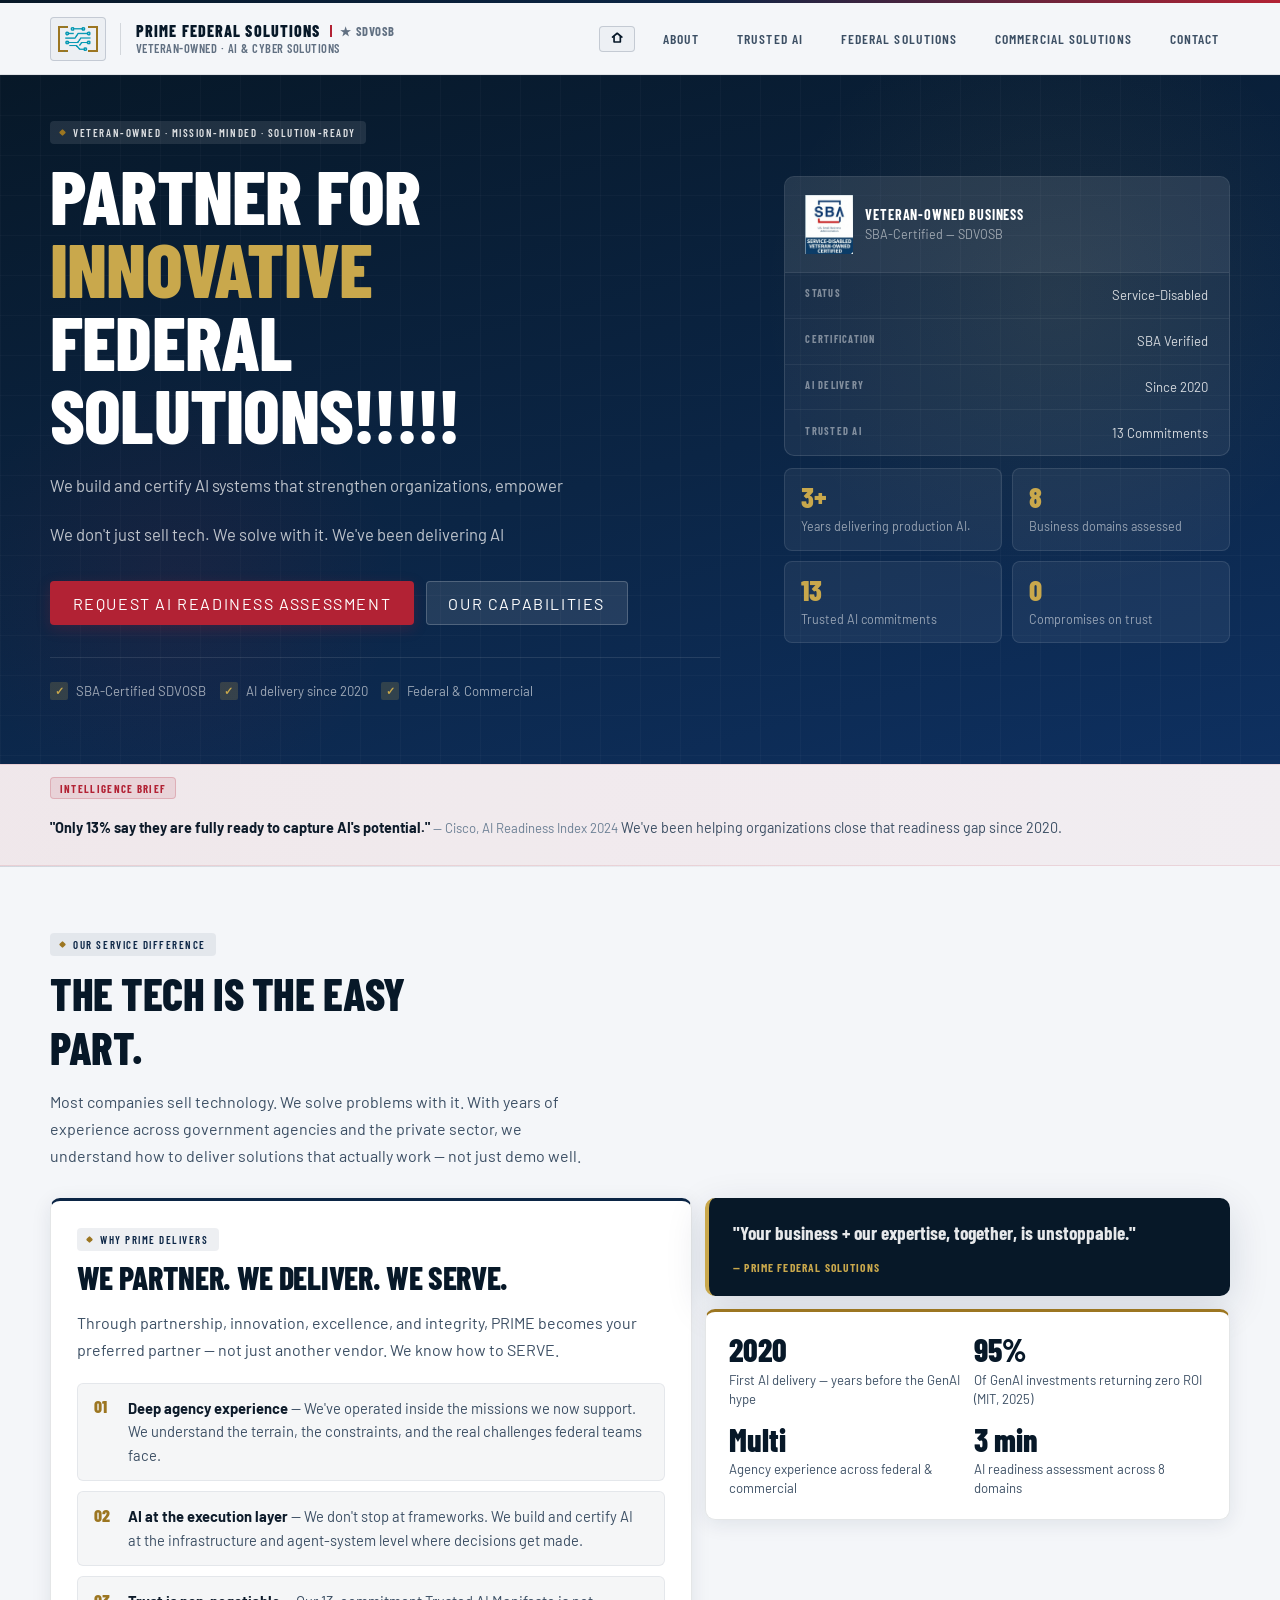
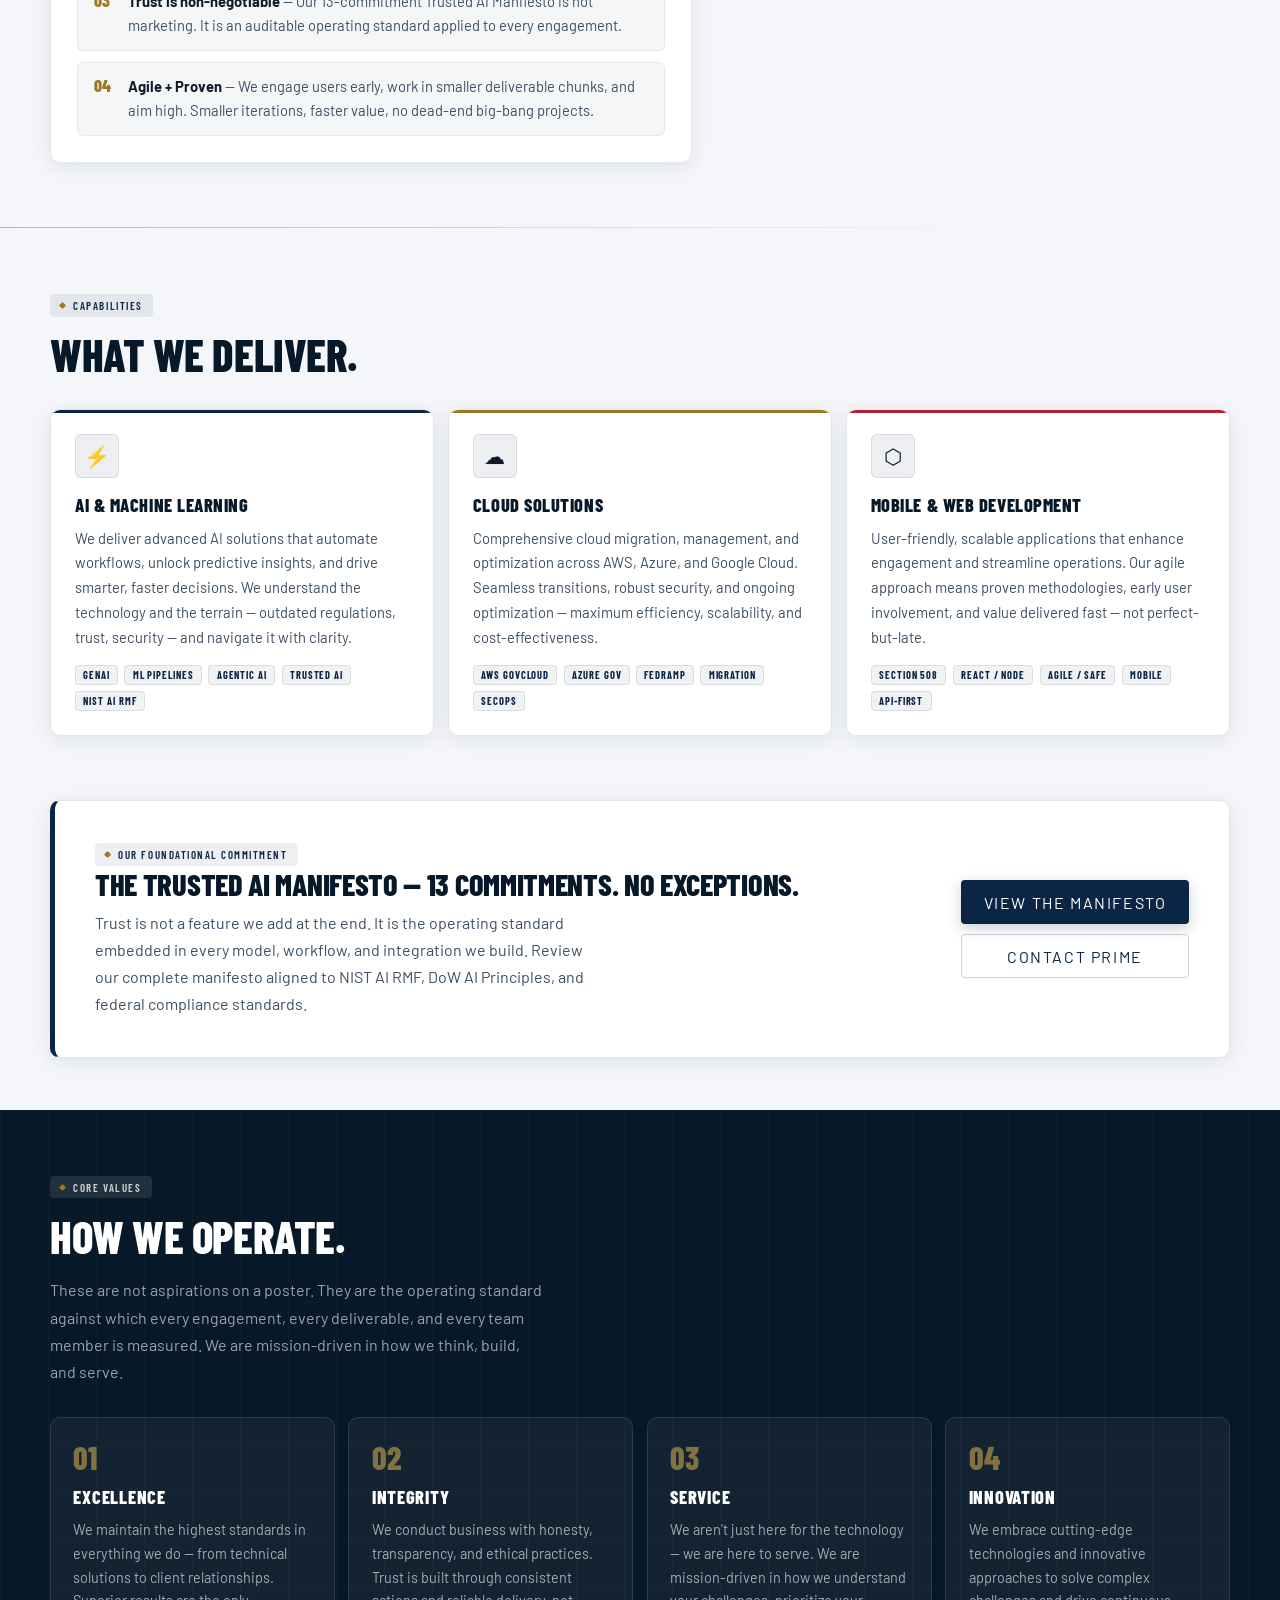
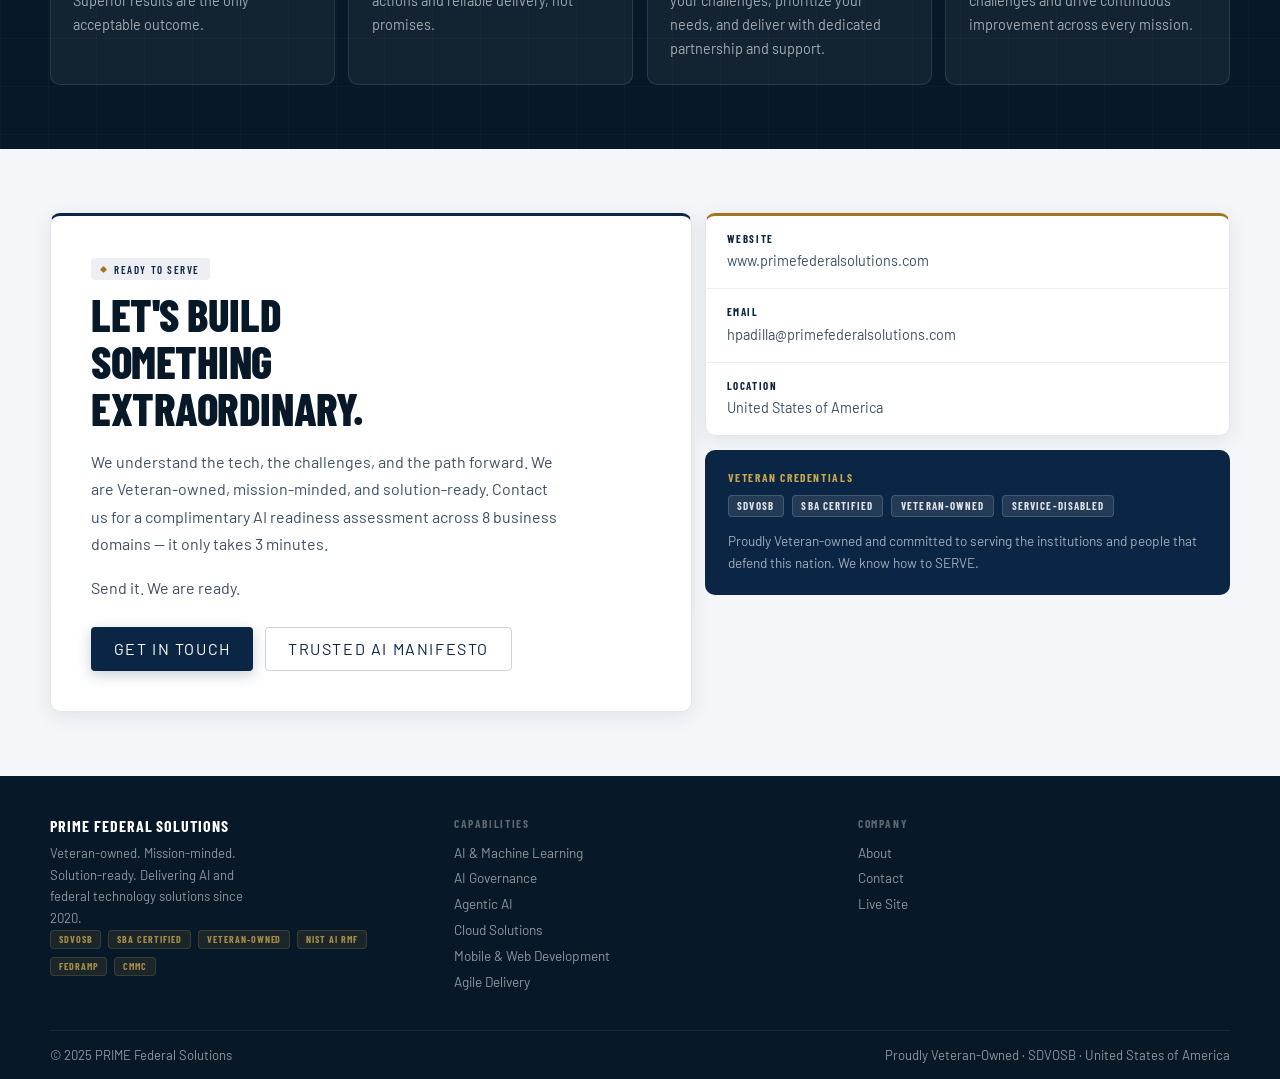
==== commit 348acfe1: "Wire site pages to Decap YAML content loader" ====
--- a/index.html
+++ b/index.html
@@ -15,39 +15,40 @@
       rel="stylesheet"
     />
     <link rel="stylesheet" href="css/prime.css" />
+    <script src="https://identity.netlify.com/v1/netlify-identity-widget.js"></script>
   </head>
-  <body data-page="home">
+  <body data-page="home" data-content-section="home">
     <div class="header-stripe"></div>
     <header class="site-header" id="top">
-      <div class="shell header-row">
-        <a class="brand" href="index.html" aria-label="PRIME Federal Solutions home">
-          <span class="brand-logo-wrap">
-            <img src="assets/prime-logo-light-bground.png" alt="PRIME Federal Solutions logo" />
-          </span>
-          <div class="brand-divider"></div>
-          <div class="brand-mark">
+      <div class="shell header-row">
+        <a class="brand" href="index.html" aria-label="PRIME Federal Solutions home">
+          <span class="brand-logo-wrap">
+            <img src="assets/prime-logo-light-bground.png" alt="PRIME Federal Solutions logo" />
+          </span>
+          <div class="brand-divider"></div>
+          <div class="brand-mark">
             <div class="brand-name-row">
               <strong>PRIME Federal Solutions</strong>
               <span class="brand-sdvosb-inline">SDVOSB</span>
             </div>
-            <span class="brand-tagline">Veteran-Owned · AI &amp; Cyber Solutions</span>
+            <span class="brand-tagline" data-content-text="site_tagline">Veteran-Owned · AI &amp; Cyber Solutions</span>
           </div>
         </a>
 
-        <button class="nav-toggle" type="button" aria-expanded="false" aria-controls="header-nav">&#9776;</button>
-
-        <nav class="header-nav" id="header-nav" aria-label="Primary navigation">
-          <a class="nav-home-badge" href="index.html" aria-label="Home">
-            <svg class="nav-home-icon" viewBox="0 0 16 16" aria-hidden="true">
-              <path d="M2.75 6.75L8 2.5l5.25 4.25" />
-              <path d="M4.5 6.25v6h7v-6" />
-            </svg>
-          </a>
-          <a href="about.html">About</a>
-          <a href="trustedai/index.html">Trusted AI</a>
-          <a href="federal-solutions.html">Federal Solutions</a>
-          <a href="commercial-solutions.html">Commercial Solutions</a>
-          <a href="contact.html">Contact</a>
+        <button class="nav-toggle" type="button" aria-expanded="false" aria-controls="header-nav">&#9776;</button>
+
+        <nav class="header-nav" id="header-nav" aria-label="Primary navigation">
+          <a class="nav-home-badge" href="index.html" aria-label="Home">
+            <svg class="nav-home-icon" viewBox="0 0 16 16" aria-hidden="true">
+              <path d="M2.75 6.75L8 2.5l5.25 4.25" />
+              <path d="M4.5 6.25v6h7v-6" />
+            </svg>
+          </a>
+          <a href="about.html">About</a>
+          <a href="trustedai/index.html">Trusted AI</a>
+          <a href="federal-solutions.html">Federal Solutions</a>
+          <a href="commercial-solutions.html">Commercial Solutions</a>
+          <a href="contact.html">Contact</a>
         </nav>
       </div>
     </header>
@@ -57,42 +58,42 @@
         <div class="hero-grid-bg"></div>
         <div class="shell hero-inner">
           <div class="hero-copy">
-            <div class="eyebrow" style="background:rgba(255,255,255,0.1); color:rgba(255,255,255,0.85);">
-              Veteran-Owned · Mission-Minded · Solution-Ready
-            </div>
-            <h1>Partner for<br/><em>Innovative</em> Federal Solutions</h1>
-            <p>
-              We build and certify AI systems that strengthen organizations, empower people, and protect the public good — not only through frameworks, but at the AI infrastructure and agent-system level where execution actually happens.
-            </p>
-            <p>
-              We don't just sell tech. We solve with it. We've been delivering AI solutions since 2020 — before the hype cycle. Let us gain your trust and we will flourish together.
-            </p>
-
-            <div class="hero-cta">
-              <a class="button button-red" href="contact.html">Request AI Readiness Assessment</a>
-              <a class="button" style="background:rgba(255,255,255,0.1); border-color:rgba(255,255,255,0.2); color:#fff;" href="federal-solutions.html">Our Capabilities</a>
-            </div>
-
-            <div class="hero-proof">
-              <div class="proof-item">SBA-Certified SDVOSB</div>
-              <div class="proof-item">AI delivery since 2020</div>
-              <div class="proof-item">Federal &amp; Commercial</div>
+            <div class="eyebrow" style="background:rgba(255,255,255,0.1); color:rgba(255,255,255,0.85);" data-content-text="eyebrow">
+              Veteran-Owned · Mission-Minded · Solution-Ready
+            </div>
+            <h1 data-content-html="hero_heading">Partner for<br/><em>Innovative</em> Federal Solutions</h1>
+            <p data-content-text="hero_p1">
+              We build and certify AI systems that strengthen organizations, empower people, and protect the public good — not only through frameworks, but at the AI infrastructure and agent-system level where execution actually happens.
+            </p>
+            <p data-content-text="hero_p2">
+              We don't just sell tech. We solve with it. We've been delivering AI solutions since 2020 — before the hype cycle. Let us gain your trust and we will flourish together.
+            </p>
+
+            <div class="hero-cta">
+              <a class="button button-red" href="contact.html" data-content-text="cta_primary">Request AI Readiness Assessment</a>
+              <a class="button" style="background:rgba(255,255,255,0.1); border-color:rgba(255,255,255,0.2); color:#fff;" href="federal-solutions.html" data-content-text="cta_secondary">Our Capabilities</a>
+            </div>
+
+            <div class="hero-proof" data-content-list="proof_items" data-content-item-class="proof-item" data-content-item-tag="div">
+              <div class="proof-item">SBA-Certified SDVOSB</div>
+              <div class="proof-item">AI delivery since 2020</div>
+              <div class="proof-item">Federal &amp; Commercial</div>
               <div class="proof-item">Trusted AI Certified</div>
               <div class="proof-item">Multi-agency experience</div>
             </div>
           </div>
 
-          <aside class="hero-aside">
-            <div class="vet-card">
-              <div class="vet-card-header">
-                <div class="vet-icon vet-icon--badge">
-                  <img src="assets/SBVOC Badge.jpeg" alt="SBVOC badge" />
-                </div>
-                <div class="vet-card-header-text">
-                  <strong>Veteran-Owned Business</strong>
-                  <span>SBA-Certified — SDVOSB</span>
-                </div>
-              </div>
+          <aside class="hero-aside">
+            <div class="vet-card">
+              <div class="vet-card-header">
+                <div class="vet-icon vet-icon--badge">
+                  <img src="assets/SBVOC Badge.jpeg" alt="SBVOC badge" />
+                </div>
+                <div class="vet-card-header-text">
+                  <strong>Veteran-Owned Business</strong>
+                  <span>SBA-Certified — SDVOSB</span>
+                </div>
+              </div>
               <div class="vet-card-rows">
                 <div class="vet-row">
                   <span class="vet-row-label">Status</span>
@@ -113,35 +114,35 @@
               </div>
             </div>
 
-            <div class="stat-cards">
-              <div class="hero-stat">
-                <strong>3+</strong>
-                <span>Years delivering production AI</span>
-              </div>
-              <div class="hero-stat">
-                <strong>8</strong>
-                <span>Business domains assessed</span>
-              </div>
-              <div class="hero-stat">
-                <strong>13</strong>
-                <span>Trusted AI commitments</span>
-              </div>
-              <div class="hero-stat">
-                <strong>0</strong>
-                <span>Compromises on trust</span>
-              </div>
-            </div>
-          </aside>
+            <div class="stat-cards">
+              <div class="hero-stat">
+                <strong data-content-text="stat1_number">3+</strong>
+                <span data-content-text="stat1_label">Years delivering production AI</span>
+              </div>
+              <div class="hero-stat">
+                <strong data-content-text="stat2_number">8</strong>
+                <span data-content-text="stat2_label">Business domains assessed</span>
+              </div>
+              <div class="hero-stat">
+                <strong data-content-text="stat3_number">13</strong>
+                <span data-content-text="stat3_label">Trusted AI commitments</span>
+              </div>
+              <div class="hero-stat">
+                <strong data-content-text="stat4_number">0</strong>
+                <span data-content-text="stat4_label">Compromises on trust</span>
+              </div>
+            </div>
+          </aside>
         </div>
       </section>
 
-      <div class="alert-banner">
+      <div class="alert-banner">
         <div class="shell alert-inner">
-          <span class="alert-tag">Intelligence Brief</span>
+          <span class="alert-tag" data-content-text="alert_tag">Intelligence Brief</span>
           <p class="alert-text">
-            <strong>"Only 13% say they are fully ready to capture AI's potential."</strong>
-            <cite> — Cisco, AI Readiness Index 2024</cite>
-            We've been helping organizations close that readiness gap since 2020. Your mission deserves better than hype.
+            <strong data-content-text="alert_quote">"Only 13% say they are fully ready to capture AI's potential."</strong>
+            <cite data-content-text="alert_cite"> — Cisco, AI Readiness Index 2024</cite>
+            <span data-content-text="alert_cta">We've been helping organizations close that readiness gap since 2020. Your mission deserves better than hype.</span>
           </p>
         </div>
       </div>
@@ -281,7 +282,7 @@
               <div class="eyebrow">Our Foundational Commitment</div>
               <h3>The Trusted AI Manifesto — 13 Commitments. No Exceptions.</h3>
               <p>
-                Trust is not a feature we add at the end. It is the operating standard embedded in every model, workflow, and integration we build. Review our complete manifesto aligned to NIST AI RMF, DoW AI Principles, and federal compliance standards.
+                Trust is not a feature we add at the end. It is the operating standard embedded in every model, workflow, and integration we build. Review our complete manifesto aligned to NIST AI RMF, DoW AI Principles, and federal compliance standards.
               </p>
             </div>
             <div class="trustedai-cta-actions">
@@ -294,11 +295,11 @@
 
       <section class="values-section" id="values">
         <div class="shell values-inner">
-          <div class="values-header">
-            <div class="eyebrow" style="background:rgba(255,255,255,0.1); color:rgba(255,255,255,0.8);">Core Values</div>
-            <h2>How We Operate.</h2>
-            <p>These are not aspirations on a poster. They are the operating standard against which every engagement, every deliverable, and every team member is measured. We are mission-driven in how we think, build, and serve.</p>
-          </div>
+          <div class="values-header">
+            <div class="eyebrow" style="background:rgba(255,255,255,0.1); color:rgba(255,255,255,0.8);">Core Values</div>
+            <h2>How We Operate.</h2>
+            <p>These are not aspirations on a poster. They are the operating standard against which every engagement, every deliverable, and every team member is measured. We are mission-driven in how we think, build, and serve.</p>
+          </div>
 
           <div class="values-grid">
             <div class="value-card">
@@ -311,11 +312,11 @@
               <h3>Integrity</h3>
               <p>We conduct business with honesty, transparency, and ethical practices. Trust is built through consistent actions and reliable delivery, not promises.</p>
             </div>
-            <div class="value-card">
-              <div class="value-num">03</div>
-              <h3>Service</h3>
-              <p>We aren't just here for the technology — we are here to serve. We are mission-driven in how we understand your challenges, prioritize your needs, and deliver with dedicated partnership and support.</p>
-            </div>
+            <div class="value-card">
+              <div class="value-num">03</div>
+              <h3>Service</h3>
+              <p>We aren't just here for the technology — we are here to serve. We are mission-driven in how we understand your challenges, prioritize your needs, and deliver with dedicated partnership and support.</p>
+            </div>
             <div class="value-card">
               <div class="value-num">04</div>
               <h3>Innovation</h3>
@@ -383,19 +384,19 @@
               <span class="footer-cred">Veteran-Owned</span>
               <span class="footer-cred">NIST AI RMF</span>
               <span class="footer-cred">FedRAMP</span>
-              <span class="footer-cred">CMMC</span>
-            </div>
-          </div>
-
-          <div class="footer-col">
-            <h4>Capabilities</h4>
-            <a href="index.html#solutions">AI &amp; Machine Learning</a>
-            <a href="index.html#solutions">AI Governance</a>
-            <a href="index.html#solutions">Agentic AI</a>
-            <a href="index.html#solutions">Cloud Solutions</a>
-            <a href="index.html#solutions">Mobile &amp; Web Development</a>
-            <a href="index.html#solutions">Agile Delivery</a>
-          </div>
+              <span class="footer-cred">CMMC</span>
+            </div>
+          </div>
+
+          <div class="footer-col">
+            <h4>Capabilities</h4>
+            <a href="index.html#solutions">AI &amp; Machine Learning</a>
+            <a href="index.html#solutions">AI Governance</a>
+            <a href="index.html#solutions">Agentic AI</a>
+            <a href="index.html#solutions">Cloud Solutions</a>
+            <a href="index.html#solutions">Mobile &amp; Web Development</a>
+            <a href="index.html#solutions">Agile Delivery</a>
+          </div>
 
           <div class="footer-col">
             <h4>Company</h4>
@@ -412,10 +413,11 @@
       </div>
     </footer>
 
-    <script>
-      (function() {
-        var header = document.querySelector(".site-header");
-        var navToggle = document.querySelector(".nav-toggle");
+    <script src="/js/site-content.js"></script>
+    <script>
+      (function() {
+        var header = document.querySelector(".site-header");
+        var navToggle = document.querySelector(".nav-toggle");
         if (navToggle && header) {
           navToggle.addEventListener("click", function() {
             var isOpen = header.getAttribute("data-open") === "true";
@@ -425,5 +427,15 @@
         }
       })();
     </script>
+    <script>
+      // Netlify Identity redirect helper
+      if (window.netlifyIdentity) {
+        window.netlifyIdentity.on("init", user => {
+          if (!user) {
+            window.netlifyIdentity.on("login", () => { document.location.href = "/admin/"; });
+          }
+        });
+      }
+    </script>
   </body>
 </html>
